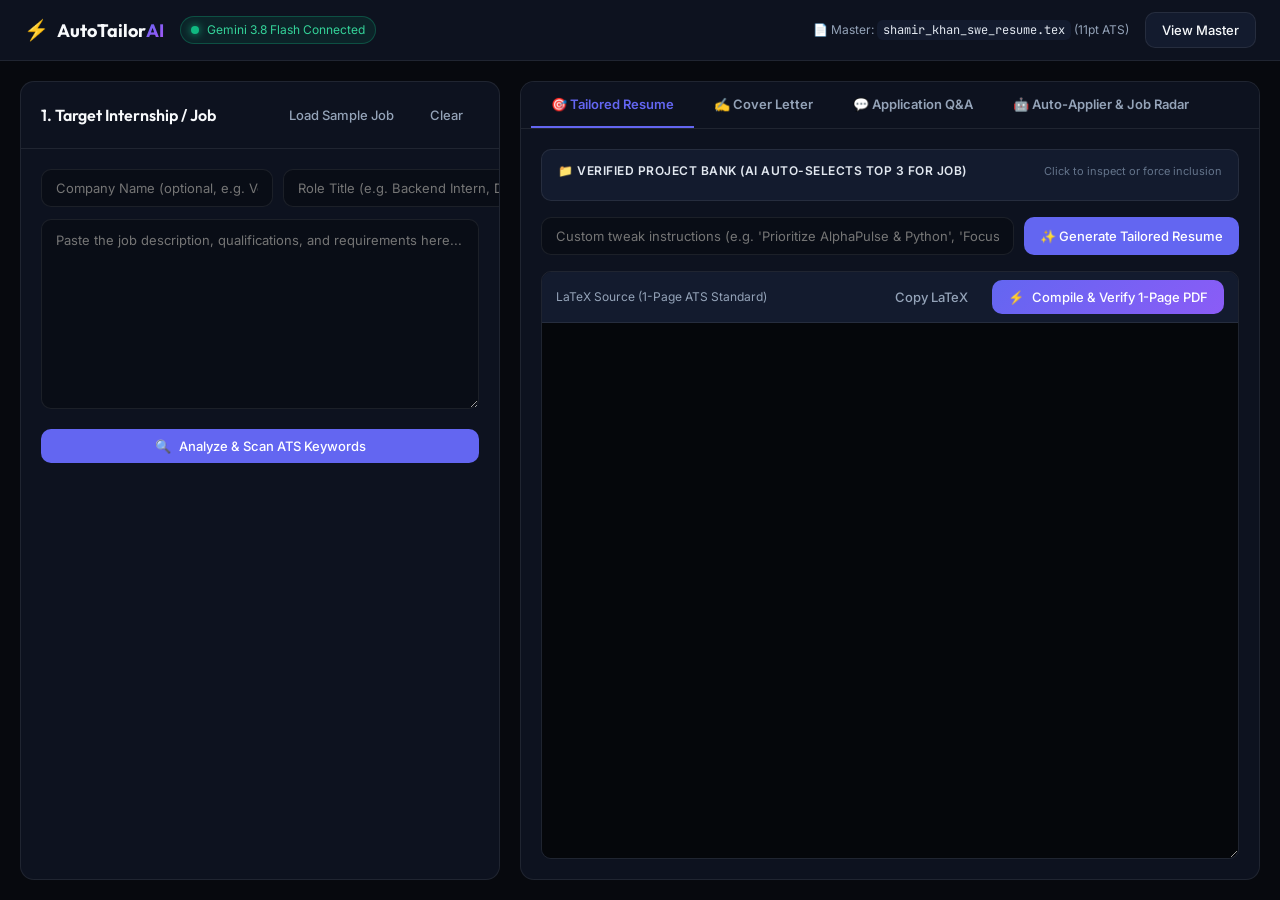
==== static/index.html @ 9cac76a5 "Initial commit: Autonomous Internship Radar & Auto-Applier AI Agent" ====
<!DOCTYPE html>
<html lang="en">
<head>
    <meta charset="UTF-8">
    <meta name="viewport" content="width=device-width, initial-scale=1.0">
    <title>AutoTailor AI | Enterprise Resume & Application Agent</title>
    <link rel="preconnect" href="https://fonts.googleapis.com">
    <link rel="preconnect" href="https://fonts.gstatic.com" crossorigin>
    <link href="https://fonts.googleapis.com/css2?family=Inter:wght@300;400;500;600;700&family=JetBrains+Mono:wght@400;500;600&family=Outfit:wght@500;600;700;800&display=swap" rel="stylesheet">
    <link rel="stylesheet" href="style.css">
</head>
<body>
    <!-- Top Navigation Bar -->
    <header class="app-header">
        <div class="header-left">
            <div class="logo-box">
                <span class="logo-icon">⚡</span>
                <span class="logo-title">AutoTailor<span class="gradient-text">AI</span></span>
            </div>
            <div class="badge-status">
                <span class="status-pulse"></span>
                <span class="status-text">Gemini 3.8 Flash Connected</span>
            </div>
        </div>
        <div class="header-right">
            <span class="master-badge">📄 Master: <code>shamir_khan_swe_resume.tex</code> (11pt ATS)</span>
            <button id="btn-view-master" class="btn-secondary">View Master</button>
        </div>
    </header>

    <!-- Main Dashboard Container -->
    <main class="dashboard-grid">
        <!-- Left Panel: Job Input & Analysis -->
        <section class="panel left-panel">
            <div class="panel-header">
                <h2>1. Target Internship / Job</h2>
                <div class="header-actions">
                    <button id="btn-sample-job" class="btn-ghost">Load Sample Job</button>
                    <button id="btn-clear-job" class="btn-ghost">Clear</button>
                </div>
            </div>

            <div class="job-input-group">
                <div class="meta-row">
                    <input type="text" id="company-name-input" placeholder="Company Name (optional, e.g. Vena, StackAdapt, IBM)" />
                    <input type="text" id="role-title-input" placeholder="Role Title (e.g. Backend Intern, DevOps Co-op)" />
                </div>
                <textarea id="job-description-input" placeholder="Paste the job description, qualifications, and requirements here..."></textarea>
            </div>

            <div class="action-bar">
                <button id="btn-analyze-job" class="btn-primary">
                    <span class="btn-icon">🔍</span> Analyze & Scan ATS Keywords
                </button>
            </div>

            <!-- Analysis Output Card -->
            <div id="analysis-results" class="analysis-box hidden">
                <div class="score-card">
                    <div class="score-circle">
                        <span id="match-score-num">--</span>
                        <span class="score-label">ATS MATCH</span>
                    </div>
                    <div class="score-meta">
                        <h3 id="detected-role">Analyzing...</h3>
                        <p id="detected-company-term">Company & Term</p>
                    </div>
                </div>

                <div class="keyword-section">
                    <h4>✅ Matched Keywords:</h4>
                    <div id="matched-keywords-list" class="tag-cloud"></div>
                </div>

                <div class="keyword-section">
                    <h4>⚠️ Missing / High-Priority Keywords:</h4>
                    <div id="missing-keywords-list" class="tag-cloud missing"></div>
                </div>

                <div class="insights-box">
                    <h4>💡 Recruiter Strategy & Top Priorities:</h4>
                    <ul id="top-priorities-list"></ul>
                    <p id="recruiter-insights-text" class="insights-quote"></p>
                </div>
            </div>
        </section>

        <!-- Right Panel: Tailor, LaTeX & Application Suite -->
        <section class="panel right-panel">
            <!-- Tabs -->
            <div class="tab-nav">
                <button class="tab-btn active" data-tab="tab-resume">🎯 Tailored Resume</button>
                <button class="tab-btn" data-tab="tab-cover-letter">✍️ Cover Letter</button>
                <button class="tab-btn" data-tab="tab-qa">💬 Application Q&A</button>
                <button class="tab-btn" data-tab="tab-auto-apply">🤖 Auto-Applier & Job Radar</button>
            </div>

            <!-- Tab 1: Resume Tailoring & Compilation -->
            <div id="tab-resume" class="tab-content active">
                <!-- Project Library Selection Bar -->
                <div class="project-bank-container">
                    <div class="project-bank-header">
                        <span class="bank-title">📁 Verified Project Bank (AI Auto-Selects Top 3 for Job)</span>
                        <span class="bank-sub">Click to inspect or force inclusion</span>
                    </div>
                    <div id="project-bank-pills" class="project-pills-row">
                        <!-- Loaded dynamically via /api/projects -->
                    </div>
                </div>

                <div class="tailor-controls">
                    <input type="text" id="custom-instructions" placeholder="Custom tweak instructions (e.g. 'Prioritize AlphaPulse & Python', 'Focus on Kafka & C++')" />
                    <button id="btn-tailor-resume" class="btn-primary">
                        <span>✨ Generate Tailored Resume</span>
                    </button>
                </div>

                <div id="tailoring-summary" class="summary-banner hidden">
                    <div class="summary-header">
                        <span class="badge-success">Projected ATS Match: <strong id="new-ats-score">--%</strong></span>
                        <div class="tailor-meta-badges">
                            <span id="selected-projects-badge" class="badge-accent">Selected Projects</span>
                            <span id="compile-status-badge" class="badge-neutral">Ready to Compile</span>
                        </div>
                    </div>
                    <ul id="changes-list"></ul>
                </div>

                <!-- Editor + Live PDF Split View -->
                <div class="workspace-split">
                    <div class="code-wrapper">
                        <div class="editor-header">
                            <span>LaTeX Source (1-Page ATS Standard)</span>
                            <div class="editor-actions">
                                <button id="btn-copy-tex" class="btn-ghost">Copy LaTeX</button>
                                <button id="btn-compile-pdf" class="btn-accent">
                                    <span class="btn-icon">⚡</span> Compile & Verify 1-Page PDF
                                </button>
                            </div>
                        </div>
                        <textarea id="latex-editor" spellcheck="false"></textarea>
                    </div>

                    <!-- PDF Preview Pane -->
                    <div id="pdf-preview-container" class="pdf-preview-box hidden">
                        <div class="pdf-header">
                            <div class="pdf-meta">
                                <span class="pdf-indicator-dot"></span>
                                <span id="pdf-preview-title">Live 1-Page PDF Preview</span>
                            </div>
                            <div class="pdf-header-actions">
                                <a id="btn-open-pdf-tab" href="#" target="_blank" class="btn-ghost">↗ Open Full Tab</a>
                                <button id="btn-close-pdf-preview" class="btn-ghost">✕</button>
                            </div>
                        </div>
                        <iframe id="pdf-preview-frame" src="about:blank" title="PDF Live Preview"></iframe>
                    </div>
                </div>

                <div id="compile-result-card" class="compile-card hidden">
                    <div class="compile-icon">📄</div>
                    <div class="compile-details">
                        <h4 id="compile-filename">Shamir_Khan_Tailored_Resume.pdf</h4>
                        <p id="compile-pages-info">Verified: Exactly 1 Page</p>
                    </div>
                    <div class="compile-actions">
                        <button id="btn-view-pdf-split" class="btn-secondary">👁️ View in Split Preview</button>
                        <a id="btn-download-pdf" href="#" class="btn-success" download>⬇️ Download PDF</a>
                    </div>
                </div>
            </div>

            <!-- Tab 2: Cover Letter Generator -->
            <div id="tab-cover-letter" class="tab-content">
                <div class="tab-header-row">
                    <div>
                        <h3>Authentic Cover Letter Generator</h3>
                        <p>Human, conversational, non-robotic cover letter reflecting your real systems and engineering achievements.</p>
                    </div>
                    <button id="btn-generate-cover-letter" class="btn-primary">Generate Cover Letter</button>
                </div>

                <div class="textarea-card">
                    <div class="card-toolbar">
                        <span>Copy-Paste Ready Text</span>
                        <button id="btn-copy-cover-letter" class="btn-ghost">📋 Copy Text</button>
                    </div>
                    <textarea id="cover-letter-output" placeholder="Click 'Generate Cover Letter' to write a tailored letter for this role..."></textarea>
                </div>
            </div>

            <!-- Tab 3: Application Q&A Solver -->
            <div id="tab-qa" class="tab-content">
                <div class="tab-header-row">
                    <div>
                        <h3>Application Form & Interview Answer Solver</h3>
                        <p>Generate high-conviction answers for specific application prompts (e.g. Workday, Greenhouse, Pinpoint).</p>
                    </div>
                </div>

                <div class="qa-input-box">
                    <label for="qa-question-input">Paste Any Application Question:</label>
                    <div class="input-btn-row">
                        <input type="text" id="qa-question-input" placeholder="e.g. 'Why is this the next challenge for you?', 'Why do you want to work at Coveo?'" />
                        <button id="btn-generate-qa" class="btn-primary">Generate Answer</button>
                    </div>
                </div>

                <div class="textarea-card">
                    <div class="card-toolbar">
                        <span>Tailored Responses (High-Impact + Punchy Variations)</span>
                        <button id="btn-copy-qa" class="btn-ghost">📋 Copy Answer</button>
                    </div>
                    <textarea id="qa-output" placeholder="Your tailored answer will appear here..."></textarea>
                </div>
            </div>

            <!-- Tab 4: Auto-Applier & Internship Radar -->
            <div id="tab-auto-apply" class="tab-content">
                <div class="tab-header-row">
                    <div>
                        <h3>🤖 Autonomous Internship Radar & Auto-Applier</h3>
                        <p>Scans Google, LinkedIn, and GitHub Early Career feeds for Canadian & Remote SWE internships, then launches the Playwright browser bot to autofill the application and attach your tailored resume.</p>
                    </div>
                </div>

                <!-- Radar Filters -->
                <div class="radar-search-bar">
                    <input type="text" id="radar-search-query" placeholder="Filter roles (e.g. 'Backend', 'Python', 'DevOps', 'Quant')..." />
                    <input type="text" id="radar-search-location" placeholder="Location (e.g. 'Canada', 'Remote', 'Toronto')..." value="Canada" />
                    <select id="radar-time-filter" class="time-filter-select">
                        <option value="20" selected>🔥 Posted &le; 20h ago (Fresh Only)</option>
                        <option value="24">⚡ Posted &le; 24h ago</option>
                        <option value="48">🕒 Posted &le; 48h ago</option>
                        <option value="0">🌐 All Available Positions</option>
                    </select>
                    <button id="btn-scan-jobs" class="btn-primary">
                        <span class="btn-icon">⚡</span> Scan Active Internships
                    </button>
                </div>

                <!-- Candidate Profile Snapshot Card -->
                <div class="profile-snapshot-card">
                    <div class="snapshot-header">
                        <span>👤 Verified Candidate Profile (Autofill Source)</span>
                        <span class="badge-success">Ready to Auto-Apply</span>
                    </div>
                    <div class="snapshot-grid">
                        <div><strong>Candidate:</strong> Shamir Khan</div>
                        <div><strong>Email:</strong> shamirk2121@gmail.com</div>
                        <div><strong>Phone:</strong> (647) 606-6063</div>
                        <div><strong>School:</strong> Wilfrid Laurier University (April 2028)</div>
                        <div><strong>Location:</strong> Kitchener / Waterloo, ON (Canada Work Authorized: Yes)</div>
                        <div><strong>Resume Attached:</strong> <code>Shamir_Khan_SWE_Latest.pdf</code></div>
                    </div>
                </div>

                <!-- Bot Status Console Banner -->
                <div id="bot-status-banner" class="bot-console hidden">
                    <div class="bot-console-header">
                        <span class="pulse-indicator"></span>
                        <span id="bot-console-title">Browser Bot Active...</span>
                    </div>
                    <p id="bot-console-msg">Launching Playwright browser engine...</p>
                </div>

                <!-- Live Jobs Table / Grid -->
                <div class="jobs-table-container">
                    <div class="table-header-title">
                        <span>🔥 Verified Live SWE Internships</span>
                        <span id="jobs-count-badge" class="badge-neutral">Loading jobs...</span>
                    </div>
                    <div id="jobs-cards-list" class="jobs-list">
                        <!-- Loaded dynamically via /api/jobs -->
                    </div>
                </div>
            </div>
        </section>
    </main>

    <!-- Master Resume Modal -->
    <div id="master-modal" class="modal-overlay hidden">
        <div class="modal-box">
            <div class="modal-header">
                <h3>Master Resume Source (`shamir_khan_swe_resume.tex`)</h3>
                <button id="btn-close-modal" class="btn-close">&times;</button>
            </div>
            <div class="modal-body">
                <textarea id="master-tex-viewer" readonly></textarea>
            </div>
            <div class="modal-footer">
                <button id="btn-reset-to-master" class="btn-secondary">Reset Editor to Master</button>
                <button id="btn-close-modal-2" class="btn-primary">Close</button>
            </div>
        </div>
    </div>

    <!-- Notification Toast -->
    <div id="toast" class="toast hidden"></div>

    <script src="app.js"></script>
</body>
</html>
---- static/style.css ----
:root {
    --bg-main: #07090e;
    --bg-panel: #0d121f;
    --bg-card: #131b2e;
    --bg-input: #090d16;
    --border-color: rgba(255, 255, 255, 0.08);
    --border-highlight: rgba(99, 102, 241, 0.3);
    
    --primary: #6366f1;
    --primary-hover: #4f46e5;
    --primary-glow: rgba(99, 102, 241, 0.25);
    
    --accent: #8b5cf6;
    --success: #10b981;
    --success-bg: rgba(16, 185, 129, 0.15);
    --warning: #f59e0b;
    --warning-bg: rgba(245, 158, 11, 0.15);
    --danger: #ef4444;
    --danger-bg: rgba(239, 68, 68, 0.15);
    
    --text-main: #f8fafc;
    --text-muted: #94a3b8;
    --text-dim: #64748b;
    
    --font-heading: 'Outfit', sans-serif;
    --font-body: 'Inter', -apple-system, BlinkMacSystemFont, sans-serif;
    --font-code: 'JetBrains Mono', monospace;
    
    --radius-sm: 6px;
    --radius-md: 10px;
    --radius-lg: 14px;
}

* {
    box-sizing: border-box;
    margin: 0;
    padding: 0;
}

body {
    background-color: var(--bg-main);
    color: var(--text-main);
    font-family: var(--font-body);
    font-size: 14px;
    line-height: 1.5;
    min-height: 100vh;
    display: flex;
    flex-direction: column;
}

/* Header */
.app-header {
    background-color: var(--bg-panel);
    border-bottom: 1px solid var(--border-color);
    padding: 12px 24px;
    display: flex;
    justify-content: space-between;
    align-items: center;
    position: sticky;
    top: 0;
    z-index: 100;
}

.header-left, .header-right {
    display: flex;
    align-items: center;
    gap: 16px;
}

.logo-box {
    display: flex;
    align-items: center;
    gap: 8px;
    font-family: var(--font-heading);
    font-size: 18px;
    font-weight: 700;
}

.logo-icon {
    font-size: 20px;
}

.gradient-text {
    background: linear-gradient(135deg, #6366f1 0%, #a855f7 100%);
    -webkit-background-clip: text;
    -webkit-text-fill-color: transparent;
}

.badge-status {
    display: flex;
    align-items: center;
    gap: 8px;
    background: rgba(16, 185, 129, 0.1);
    border: 1px solid rgba(16, 185, 129, 0.3);
    padding: 4px 10px;
    border-radius: 9999px;
    font-size: 12px;
    color: #34d399;
}

.status-pulse {
    width: 8px;
    height: 8px;
    background-color: #10b981;
    border-radius: 50%;
    box-shadow: 0 0 8px #10b981;
}

.master-badge {
    font-size: 12px;
    color: var(--text-muted);
}

.master-badge code {
    background: var(--bg-card);
    padding: 2px 6px;
    border-radius: var(--radius-sm);
    color: #e2e8f0;
    font-family: var(--font-code);
}

/* Dashboard Grid */
.dashboard-grid {
    display: grid;
    grid-template-columns: 480px 1fr;
    gap: 20px;
    padding: 20px;
    flex: 1;
    max-width: 1750px;
    margin: 0 auto;
    width: 100%;
}

@media (max-width: 1100px) {
    .dashboard-grid {
        grid-template-columns: 1fr;
    }
}

.panel {
    background-color: var(--bg-panel);
    border: 1px solid var(--border-color);
    border-radius: var(--radius-lg);
    display: flex;
    flex-direction: column;
    overflow: hidden;
}

.panel-header {
    padding: 16px 20px;
    border-bottom: 1px solid var(--border-color);
    display: flex;
    justify-content: space-between;
    align-items: center;
}

.panel-header h2 {
    font-family: var(--font-heading);
    font-size: 16px;
    font-weight: 600;
}

/* Form inputs & buttons */
.job-input-group {
    padding: 20px;
    display: flex;
    flex-direction: column;
    gap: 12px;
}

.meta-row {
    display: grid;
    grid-template-columns: 1fr 1fr;
    gap: 10px;
}

input[type="text"], textarea {
    background-color: var(--bg-input);
    border: 1px solid var(--border-color);
    border-radius: var(--radius-md);
    color: var(--text-main);
    padding: 10px 14px;
    font-family: var(--font-body);
    font-size: 13px;
    transition: all 0.2s ease;
}

input[type="text"]:focus, textarea:focus {
    outline: none;
    border-color: var(--primary);
    box-shadow: 0 0 0 3px var(--primary-glow);
}

#job-description-input {
    height: 190px;
    resize: vertical;
    line-height: 1.6;
}

.action-bar {
    padding: 0 20px 20px;
}

button {
    font-family: var(--font-body);
    font-weight: 500;
    font-size: 13px;
    padding: 9px 16px;
    border-radius: var(--radius-md);
    cursor: pointer;
    border: none;
    display: inline-flex;
    align-items: center;
    justify-content: center;
    gap: 8px;
    transition: all 0.15s ease;
}

.btn-primary {
    background-color: var(--primary);
    color: white;
    width: 100%;
}

.btn-primary:hover {
    background-color: var(--primary-hover);
    box-shadow: 0 4px 14px var(--primary-glow);
}

.btn-secondary {
    background-color: var(--bg-card);
    border: 1px solid var(--border-color);
    color: var(--text-main);
}

.btn-secondary:hover {
    border-color: rgba(255, 255, 255, 0.2);
    background-color: #1e293b;
}

.btn-ghost {
    background: transparent;
    color: var(--text-muted);
}

.btn-ghost:hover {
    color: var(--text-main);
    background: rgba(255, 255, 255, 0.05);
}

.btn-accent {
    background: linear-gradient(135deg, #6366f1 0%, #8b5cf6 100%);
    color: white;
}

.btn-accent:hover {
    filter: brightness(1.1);
    box-shadow: 0 4px 14px rgba(139, 92, 246, 0.3);
}

.btn-success {
    background-color: var(--success);
    color: #064e3b;
    font-weight: 600;
    text-decoration: none;
    padding: 10px 18px;
    border-radius: var(--radius-md);
    display: inline-flex;
    align-items: center;
    gap: 8px;
}

.btn-success:hover {
    background-color: #34d399;
}

/* Analysis Box */
.analysis-box {
    margin: 0 20px 20px;
    padding: 18px;
    background-color: var(--bg-card);
    border: 1px solid var(--border-color);
    border-radius: var(--radius-md);
    display: flex;
    flex-direction: column;
    gap: 16px;
}

.score-card {
    display: flex;
    align-items: center;
    gap: 18px;
}

.score-circle {
    width: 72px;
    height: 72px;
    border-radius: 50%;
    background: conic-gradient(var(--success) 0% 75%, rgba(255, 255, 255, 0.1) 75% 100%);
    display: flex;
    flex-direction: column;
    align-items: center;
    justify-content: center;
    position: relative;
    border: 3px solid rgba(255, 255, 255, 0.05);
}

.score-circle::after {
    content: '';
    position: absolute;
    width: 58px;
    height: 58px;
    background-color: var(--bg-card);
    border-radius: 50%;
    z-index: 1;
}

#match-score-num {
    position: relative;
    z-index: 2;
    font-family: var(--font-heading);
    font-size: 20px;
    font-weight: 800;
    color: var(--success);
}

.score-label {
    position: relative;
    z-index: 2;
    font-size: 8px;
    font-weight: 600;
    color: var(--text-dim);
}

.score-meta h3 {
    font-family: var(--font-heading);
    font-size: 16px;
    font-weight: 600;
    margin-bottom: 4px;
}

.score-meta p {
    color: var(--text-muted);
    font-size: 13px;
}

.keyword-section h4, .insights-box h4 {
    font-size: 12px;
    font-weight: 600;
    text-transform: uppercase;
    color: var(--text-muted);
    margin-bottom: 8px;
    letter-spacing: 0.5px;
}

.tag-cloud {
    display: flex;
    flex-wrap: wrap;
    gap: 6px;
}

.tag-cloud span {
    padding: 3px 8px;
    border-radius: var(--radius-sm);
    font-size: 12px;
    background: rgba(16, 185, 129, 0.15);
    color: #6ee7b7;
    border: 1px solid rgba(16, 185, 129, 0.3);
}

.tag-cloud.missing span {
    background: rgba(239, 68, 68, 0.15);
    color: #fca5a5;
    border: 1px solid rgba(239, 68, 68, 0.3);
}

.insights-box ul {
    list-style-type: none;
    margin-bottom: 8px;
}

.insights-box li {
    position: relative;
    padding-left: 16px;
    margin-bottom: 4px;
    font-size: 13px;
    color: #cbd5e1;
}

.insights-box li::before {
    content: "•";
    color: var(--primary);
    position: absolute;
    left: 0;
    font-weight: bold;
}

.insights-quote {
    font-size: 12px;
    color: var(--text-muted);
    font-style: italic;
    border-left: 2px solid var(--primary);
    padding-left: 10px;
    margin-top: 8px;
}

/* Tabs */
.tab-nav {
    display: flex;
    background-color: var(--bg-panel);
    border-bottom: 1px solid var(--border-color);
    padding: 0 10px;
}

.tab-btn {
    background: transparent;
    border: none;
    color: var(--text-muted);
    padding: 14px 20px;
    font-size: 13px;
    font-weight: 600;
    cursor: pointer;
    border-bottom: 2px solid transparent;
    border-radius: 0;
}

.tab-btn:hover {
    color: var(--text-main);
}

.tab-btn.active {
    color: var(--primary);
    border-bottom-color: var(--primary);
}

.tab-content {
    display: none;
    padding: 20px;
    flex: 1;
    flex-direction: column;
    gap: 16px;
}

.tab-content.active {
    display: flex;
}

/* Tab 1: Project Bank */
.project-bank-container {
    background-color: var(--bg-card);
    border: 1px solid var(--border-color);
    border-radius: var(--radius-md);
    padding: 12px 16px;
    display: flex;
    flex-direction: column;
    gap: 8px;
}

.project-bank-header {
    display: flex;
    justify-content: space-between;
    align-items: center;
}

.bank-title {
    font-size: 12px;
    font-weight: 600;
    color: #e2e8f0;
    text-transform: uppercase;
    letter-spacing: 0.5px;
}

.bank-sub {
    font-size: 11px;
    color: var(--text-dim);
}

.project-pills-row {
    display: flex;
    flex-wrap: wrap;
    gap: 8px;
}

.project-pill {
    background: var(--bg-input);
    border: 1px solid var(--border-color);
    border-radius: var(--radius-sm);
    padding: 6px 10px;
    font-size: 12px;
    cursor: pointer;
    display: flex;
    align-items: center;
    gap: 6px;
    transition: all 0.2s ease;
    user-select: none;
}

.project-pill:hover {
    border-color: rgba(99, 102, 241, 0.5);
    background: rgba(99, 102, 241, 0.08);
}

.project-pill.active {
    border-color: var(--primary);
    background: rgba(99, 102, 241, 0.15);
    color: #f8fafc;
    box-shadow: 0 0 10px rgba(99, 102, 241, 0.2);
}

.project-pill.recommended {
    border-color: #f59e0b;
    background: rgba(245, 158, 11, 0.12);
}

.project-pill-badge {
    font-size: 9px;
    font-weight: 700;
    text-transform: uppercase;
    background: rgba(255, 255, 255, 0.1);
    padding: 1px 5px;
    border-radius: 4px;
    color: var(--text-muted);
}

.project-pill.recommended .project-pill-badge {
    background: #f59e0b;
    color: #0f172a;
}

/* Tab 1: Tailor & LaTeX */
.tailor-controls {
    display: flex;
    gap: 10px;
}

.tailor-controls input {
    flex: 1;
}

.tailor-controls button {
    width: auto;
    white-space: nowrap;
}

.summary-banner {
    background: rgba(99, 102, 241, 0.1);
    border: 1px solid rgba(99, 102, 241, 0.3);
    border-radius: var(--radius-md);
    padding: 14px 18px;
}

.summary-header {
    display: flex;
    justify-content: space-between;
    align-items: center;
    margin-bottom: 8px;
}

.tailor-meta-badges {
    display: flex;
    align-items: center;
    gap: 8px;
}

.badge-accent {
    background: rgba(139, 92, 246, 0.2);
    border: 1px solid rgba(139, 92, 246, 0.4);
    color: #c4b5fd;
    padding: 2px 8px;
    border-radius: var(--radius-sm);
    font-size: 11px;
}

.badge-success {
    color: #34d399;
    font-size: 13px;
}

.badge-neutral {
    background: rgba(255, 255, 255, 0.08);
    padding: 2px 8px;
    border-radius: var(--radius-sm);
    font-size: 12px;
}

.summary-banner ul {
    list-style-type: none;
}

.summary-banner li {
    font-size: 12px;
    color: #cbd5e1;
    margin-bottom: 3px;
    padding-left: 14px;
    position: relative;
}

.summary-banner li::before {
    content: "✓";
    color: #34d399;
    position: absolute;
    left: 0;
}

/* Workspace Split: Editor & PDF Live Preview */
.workspace-split {
    display: flex;
    gap: 16px;
    flex: 1;
    min-height: 480px;
}

.code-wrapper {
    display: flex;
    flex-direction: column;
    flex: 1;
    border: 1px solid var(--border-color);
    border-radius: var(--radius-md);
    overflow: hidden;
    min-width: 320px;
}

.pdf-preview-box {
    display: flex;
    flex-direction: column;
    flex: 1;
    border: 1px solid rgba(16, 185, 129, 0.3);
    border-radius: var(--radius-md);
    background-color: var(--bg-card);
    overflow: hidden;
    min-width: 320px;
    box-shadow: 0 4px 20px rgba(0, 0, 0, 0.4);
    transition: all 0.3s ease;
}

.pdf-header {
    background-color: #0b101b;
    padding: 8px 14px;
    border-bottom: 1px solid var(--border-color);
    display: flex;
    justify-content: space-between;
    align-items: center;
}

.pdf-meta {
    display: flex;
    align-items: center;
    gap: 8px;
    font-size: 12px;
    color: #34d399;
    font-weight: 600;
}

.pdf-indicator-dot {
    width: 7px;
    height: 7px;
    background-color: #10b981;
    border-radius: 50%;
    box-shadow: 0 0 6px #10b981;
}

.pdf-header-actions {
    display: flex;
    gap: 6px;
}

#pdf-preview-frame {
    width: 100%;
    height: 100%;
    min-height: 440px;
    border: none;
    background: #1e293b;
}

.editor-header {
    background-color: var(--bg-card);
    padding: 8px 14px;
    border-bottom: 1px solid var(--border-color);
    display: flex;
    justify-content: space-between;
    align-items: center;
    font-size: 12px;
    color: var(--text-muted);
}

.editor-actions {
    display: flex;
    gap: 8px;
}

#latex-editor {
    width: 100%;
    min-height: 480px;
    flex: 1;
    font-family: var(--font-code);
    font-size: 12px;
    line-height: 1.6;
    background-color: #05070b;
    border: none;
    border-radius: 0;
    padding: 16px;
    color: #e2e8f0;
}

/* Compile Result Card */
.compile-card {
    background: linear-gradient(135deg, rgba(16, 185, 129, 0.15) 0%, rgba(99, 102, 241, 0.15) 100%);
    border: 1px solid rgba(16, 185, 129, 0.4);
    border-radius: var(--radius-md);
    padding: 16px 20px;
    display: flex;
    align-items: center;
    gap: 16px;
}

.compile-icon {
    font-size: 28px;
}

.compile-details {
    flex: 1;
}

.compile-details h4 {
    font-family: var(--font-heading);
    font-size: 15px;
    color: #f8fafc;
}

.compile-details p {
    font-size: 12px;
    color: #34d399;
}

/* Tab 2 & 3 textareas */
.textarea-card {
    display: flex;
    flex-direction: column;
    flex: 1;
    border: 1px solid var(--border-color);
    border-radius: var(--radius-md);
    overflow: hidden;
}

.card-toolbar {
    background-color: var(--bg-card);
    padding: 8px 16px;
    border-bottom: 1px solid var(--border-color);
    display: flex;
    justify-content: space-between;
    align-items: center;
    font-size: 12px;
    color: var(--text-muted);
}

#cover-letter-output, #qa-output {
    min-height: 400px;
    flex: 1;
    border: none;
    border-radius: 0;
    padding: 16px;
    font-size: 13px;
    line-height: 1.7;
    background-color: #05070b;
}

.qa-input-box {
    display: flex;
    flex-direction: column;
    gap: 8px;
}

.input-btn-row {
    display: flex;
    gap: 10px;
}

.input-btn-row input {
    flex: 1;
}

.input-btn-row button {
    width: auto;
    white-space: nowrap;
}

/* Modal */
.modal-overlay {
    position: fixed;
    top: 0;
    left: 0;
    right: 0;
    bottom: 0;
    background: rgba(0, 0, 0, 0.7);
    backdrop-filter: blur(4px);
    display: flex;
    align-items: center;
    justify-content: center;
    z-index: 999;
}

.modal-box {
    background-color: var(--bg-panel);
    border: 1px solid var(--border-color);
    border-radius: var(--radius-lg);
    width: 90%;
    max-width: 900px;
    max-height: 85vh;
    display: flex;
    flex-direction: column;
    box-shadow: 0 20px 40px rgba(0, 0, 0, 0.6);
}

.modal-header {
    padding: 16px 20px;
    border-bottom: 1px solid var(--border-color);
    display: flex;
    justify-content: space-between;
    align-items: center;
}

.btn-close {
    background: transparent;
    font-size: 20px;
    color: var(--text-muted);
    border: none;
    cursor: pointer;
}

.modal-body {
    padding: 20px;
    flex: 1;
    overflow-y: auto;
}

#master-tex-viewer {
    width: 100%;
    height: 480px;
    background-color: #05070b;
    font-family: var(--font-code);
    font-size: 12px;
}

.modal-footer {
    padding: 14px 20px;
    border-top: 1px solid var(--border-color);
    display: flex;
    justify-content: flex-end;
    gap: 12px;
}

/* Toast */
.toast {
    position: fixed;
    bottom: 24px;
    right: 24px;
    background: var(--bg-card);
    border: 1px solid var(--primary);
    box-shadow: 0 10px 25px rgba(0, 0, 0, 0.5);
    padding: 12px 20px;
    border-radius: var(--radius-md);
    font-size: 13px;
    z-index: 1000;
    animation: slideUp 0.3s ease;
}

@keyframes slideUp {
    from { transform: translateY(20px); opacity: 0; }
    to { transform: translateY(0); opacity: 1; }
}

.hidden {
    display: none !important;
}

/* Tab 4: Auto-Applier & Radar */
.radar-search-bar {
    display: grid;
    grid-template-columns: 1fr 180px 200px;
    gap: 10px;
}

.profile-snapshot-card {
    background: var(--bg-card);
    border: 1px solid var(--border-color);
    border-radius: var(--radius-md);
    padding: 14px 18px;
    display: flex;
    flex-direction: column;
    gap: 10px;
}

.snapshot-header {
    display: flex;
    justify-content: space-between;
    align-items: center;
    font-size: 12px;
    font-weight: 600;
    color: var(--text-muted);
    text-transform: uppercase;
    letter-spacing: 0.5px;
}

.snapshot-grid {
    display: grid;
    grid-template-columns: repeat(auto-fit, minmax(220px, 1fr));
    gap: 8px;
    font-size: 12px;
    color: #cbd5e1;
}

.snapshot-grid strong {
    color: var(--text-dim);
}

.snapshot-grid code {
    background: #090d16;
    padding: 2px 6px;
    border-radius: 4px;
    color: #34d399;
    font-family: var(--font-code);
}

.bot-console {
    background: rgba(16, 185, 129, 0.1);
    border: 1px solid rgba(16, 185, 129, 0.4);
    border-radius: var(--radius-md);
    padding: 12px 18px;
    display: flex;
    flex-direction: column;
    gap: 4px;
}

.bot-console-header {
    display: flex;
    align-items: center;
    gap: 8px;
    font-weight: 600;
    color: #34d399;
    font-size: 13px;
}

.pulse-indicator {
    width: 8px;
    height: 8px;
    border-radius: 50%;
    background-color: #10b981;
    box-shadow: 0 0 10px #10b981;
    animation: pulse 1.5s infinite;
}

@keyframes pulse {
    0%, 100% { opacity: 1; transform: scale(1); }
    50% { opacity: 0.4; transform: scale(0.85); }
}

.jobs-table-container {
    display: flex;
    flex-direction: column;
    gap: 12px;
}

.table-header-title {
    display: flex;
    justify-content: space-between;
    align-items: center;
    font-family: var(--font-heading);
    font-size: 14px;
    font-weight: 600;
}

.jobs-list {
    display: flex;
    flex-direction: column;
    gap: 10px;
    max-height: 480px;
    overflow-y: auto;
    padding-right: 4px;
}

.job-card {
    background: var(--bg-card);
    border: 1px solid var(--border-color);
    border-radius: var(--radius-md);
    padding: 14px 18px;
    display: flex;
    justify-content: space-between;
    align-items: center;
    gap: 16px;
    transition: all 0.2s ease;
}

.job-card:hover {
    border-color: rgba(99, 102, 241, 0.4);
    background-color: #151d33;
}

.job-info-col h4 {
    font-family: var(--font-heading);
    font-size: 15px;
    font-weight: 600;
    color: #f8fafc;
    margin-bottom: 4px;
}

.job-meta-row {
    display: flex;
    align-items: center;
    gap: 10px;
    font-size: 12px;
    color: var(--text-muted);
}

.job-tags-row {
    display: flex;
    gap: 6px;
    margin-top: 6px;
}

.job-tag {
    font-size: 10px;
    background: rgba(255, 255, 255, 0.06);
    padding: 2px 6px;
    border-radius: 4px;
    color: #94a3b8;
}

.job-action-col {
    display: flex;
    align-items: center;
    gap: 8px;
    white-space: nowrap;
}

.btn-autofill {
    background: linear-gradient(135deg, #059669 0%, #10b981 100%);
    color: #022c22;
    font-weight: 700;
    padding: 8px 14px;
}

.btn-autofill:hover {
    filter: brightness(1.15);
    box-shadow: 0 4px 14px rgba(16, 185, 129, 0.4);
}

/* Posting Time Badges & Filter */
.time-filter-select {
    background: #0b0f19;
    border: 1px solid rgba(245, 158, 11, 0.4);
    color: #fde68a;
    font-size: 13px;
    font-weight: 600;
    padding: 8px 12px;
    border-radius: var(--radius-sm);
    cursor: pointer;
    outline: none;
    transition: all 0.2s;
}

.time-filter-select:hover, .time-filter-select:focus {
    border-color: #f59e0b;
    box-shadow: 0 0 10px rgba(245, 158, 11, 0.25);
}

.badge-fresh {
    background: linear-gradient(135deg, rgba(239, 68, 68, 0.2) 0%, rgba(245, 158, 11, 0.2) 100%);
    border: 1px solid rgba(245, 158, 11, 0.5);
    color: #fbbf24;
    font-weight: 700;
    padding: 2px 8px;
    border-radius: 4px;
    font-size: 11px;
    display: inline-flex;
    align-items: center;
    gap: 4px;
    letter-spacing: 0.3px;
    animation: glow-pulse 2s infinite ease-in-out;
}

@keyframes glow-pulse {
    0%, 100% { box-shadow: 0 0 4px rgba(245, 158, 11, 0.3); }
    50% { box-shadow: 0 0 10px rgba(239, 68, 68, 0.6); }
}

.badge-time {
    background: rgba(148, 163, 184, 0.1);
    border: 1px solid rgba(148, 163, 184, 0.25);
    color: #cbd5e1;
    font-weight: 500;
    padding: 2px 7px;
    border-radius: 4px;
    font-size: 11px;
}
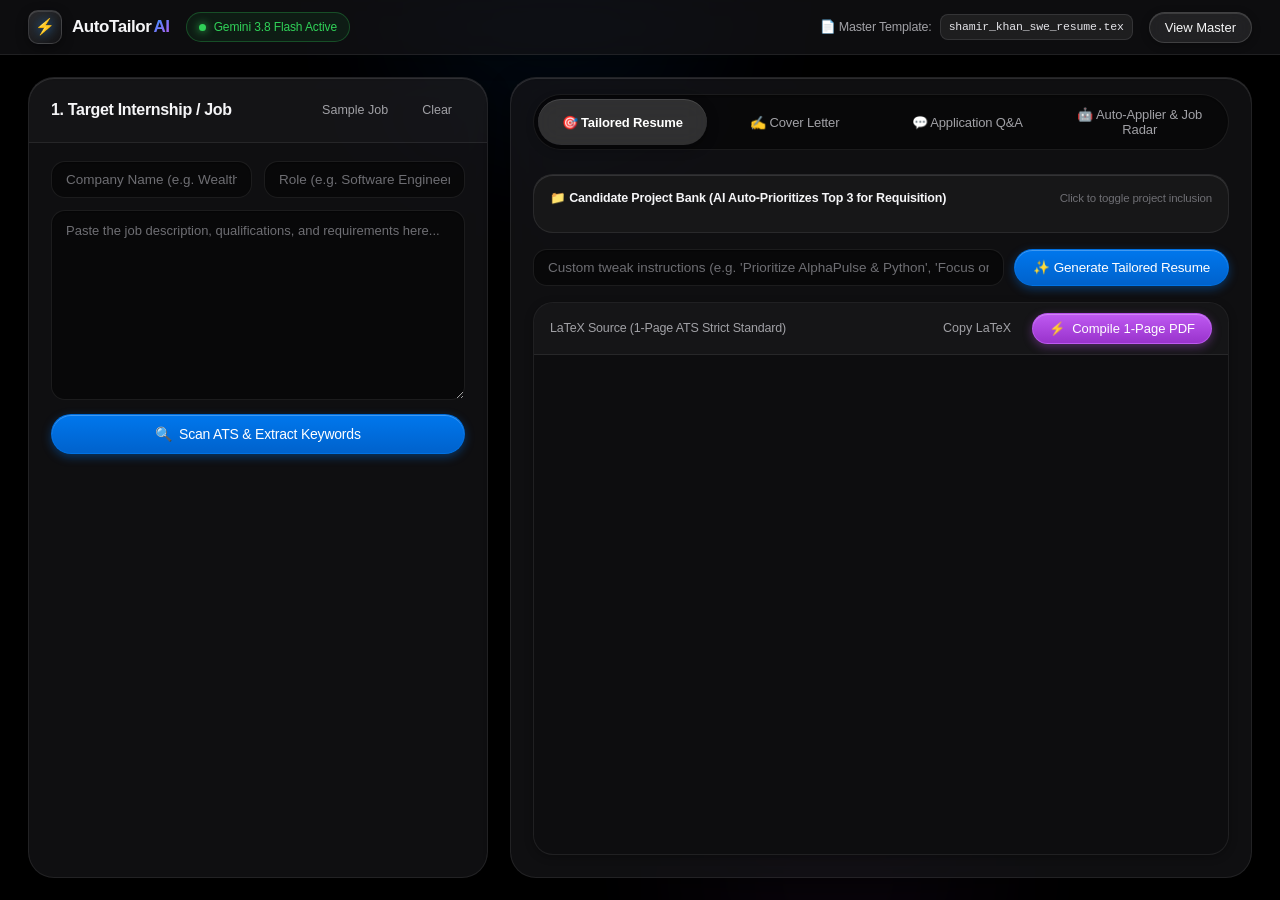
==== commit 9c0081d5: "Refactor UI to Apple Pro design system and direct internship URLs" ====
--- a/static/index.html
+++ b/static/index.html
@@ -3,27 +3,29 @@
 <head>
     <meta charset="UTF-8">
     <meta name="viewport" content="width=device-width, initial-scale=1.0">
-    <title>AutoTailor AI | Enterprise Resume & Application Agent</title>
+    <title>AutoTailor AI — Autonomous Internship Radar & Application Agent</title>
     <link rel="preconnect" href="https://fonts.googleapis.com">
     <link rel="preconnect" href="https://fonts.gstatic.com" crossorigin>
     <link href="https://fonts.googleapis.com/css2?family=Inter:wght@300;400;500;600;700&family=JetBrains+Mono:wght@400;500;600&family=Outfit:wght@500;600;700;800&display=swap" rel="stylesheet">
     <link rel="stylesheet" href="style.css">
 </head>
 <body>
-    <!-- Top Navigation Bar -->
+    <!-- Apple-Grade Glass Top Bar -->
     <header class="app-header">
         <div class="header-left">
             <div class="logo-box">
-                <span class="logo-icon">⚡</span>
+                <div class="logo-icon-wrap">
+                    <span class="logo-icon">⚡</span>
+                </div>
                 <span class="logo-title">AutoTailor<span class="gradient-text">AI</span></span>
             </div>
             <div class="badge-status">
                 <span class="status-pulse"></span>
-                <span class="status-text">Gemini 3.8 Flash Connected</span>
+                <span class="status-text">Gemini 3.8 Flash Active</span>
             </div>
         </div>
         <div class="header-right">
-            <span class="master-badge">📄 Master: <code>shamir_khan_swe_resume.tex</code> (11pt ATS)</span>
+            <span class="master-badge">📄 Master Template: <code>shamir_khan_swe_resume.tex</code></span>
             <button id="btn-view-master" class="btn-secondary">View Master</button>
         </div>
     </header>
@@ -35,22 +37,22 @@
             <div class="panel-header">
                 <h2>1. Target Internship / Job</h2>
                 <div class="header-actions">
-                    <button id="btn-sample-job" class="btn-ghost">Load Sample Job</button>
+                    <button id="btn-sample-job" class="btn-ghost">Sample Job</button>
                     <button id="btn-clear-job" class="btn-ghost">Clear</button>
                 </div>
             </div>
 
             <div class="job-input-group">
                 <div class="meta-row">
-                    <input type="text" id="company-name-input" placeholder="Company Name (optional, e.g. Vena, StackAdapt, IBM)" />
-                    <input type="text" id="role-title-input" placeholder="Role Title (e.g. Backend Intern, DevOps Co-op)" />
+                    <input type="text" id="company-name-input" placeholder="Company Name (e.g. Wealthsimple, Citadel)" />
+                    <input type="text" id="role-title-input" placeholder="Role (e.g. Software Engineer Intern)" />
                 </div>
                 <textarea id="job-description-input" placeholder="Paste the job description, qualifications, and requirements here..."></textarea>
             </div>
 
             <div class="action-bar">
                 <button id="btn-analyze-job" class="btn-primary">
-                    <span class="btn-icon">🔍</span> Analyze & Scan ATS Keywords
+                    <span class="btn-icon">🔍</span> Scan ATS & Extract Keywords
                 </button>
             </div>
 
@@ -68,17 +70,17 @@
                 </div>
 
                 <div class="keyword-section">
-                    <h4>✅ Matched Keywords:</h4>
+                    <h4>✅ Matched Candidate Keywords:</h4>
                     <div id="matched-keywords-list" class="tag-cloud"></div>
                 </div>
 
                 <div class="keyword-section">
-                    <h4>⚠️ Missing / High-Priority Keywords:</h4>
+                    <h4>⚠️ High-Priority Missing Keywords:</h4>
                     <div id="missing-keywords-list" class="tag-cloud missing"></div>
                 </div>
 
                 <div class="insights-box">
-                    <h4>💡 Recruiter Strategy & Top Priorities:</h4>
+                    <h4>💡 Recruiter Strategy & Tailoring Priorities:</h4>
                     <ul id="top-priorities-list"></ul>
                     <p id="recruiter-insights-text" class="insights-quote"></p>
                 </div>
@@ -87,7 +89,7 @@
 
         <!-- Right Panel: Tailor, LaTeX & Application Suite -->
         <section class="panel right-panel">
-            <!-- Tabs -->
+            <!-- Apple Segmented Control Tabs -->
             <div class="tab-nav">
                 <button class="tab-btn active" data-tab="tab-resume">🎯 Tailored Resume</button>
                 <button class="tab-btn" data-tab="tab-cover-letter">✍️ Cover Letter</button>
@@ -100,8 +102,8 @@
                 <!-- Project Library Selection Bar -->
                 <div class="project-bank-container">
                     <div class="project-bank-header">
-                        <span class="bank-title">📁 Verified Project Bank (AI Auto-Selects Top 3 for Job)</span>
-                        <span class="bank-sub">Click to inspect or force inclusion</span>
+                        <span class="bank-title">📁 Candidate Project Bank (AI Auto-Prioritizes Top 3 for Requisition)</span>
+                        <span class="bank-sub">Click to toggle project inclusion</span>
                     </div>
                     <div id="project-bank-pills" class="project-pills-row">
                         <!-- Loaded dynamically via /api/projects -->
@@ -130,11 +132,11 @@
                 <div class="workspace-split">
                     <div class="code-wrapper">
                         <div class="editor-header">
-                            <span>LaTeX Source (1-Page ATS Standard)</span>
+                            <span>LaTeX Source (1-Page ATS Strict Standard)</span>
                             <div class="editor-actions">
                                 <button id="btn-copy-tex" class="btn-ghost">Copy LaTeX</button>
                                 <button id="btn-compile-pdf" class="btn-accent">
-                                    <span class="btn-icon">⚡</span> Compile & Verify 1-Page PDF
+                                    <span class="btn-icon">⚡</span> Compile 1-Page PDF
                                 </button>
                             </div>
                         </div>
@@ -164,7 +166,7 @@
                         <p id="compile-pages-info">Verified: Exactly 1 Page</p>
                     </div>
                     <div class="compile-actions">
-                        <button id="btn-view-pdf-split" class="btn-secondary">👁️ View in Split Preview</button>
+                        <button id="btn-view-pdf-split" class="btn-secondary">👁️ Split Preview</button>
                         <a id="btn-download-pdf" href="#" class="btn-success" download>⬇️ Download PDF</a>
                     </div>
                 </div>
@@ -174,8 +176,8 @@
             <div id="tab-cover-letter" class="tab-content">
                 <div class="tab-header-row">
                     <div>
-                        <h3>Authentic Cover Letter Generator</h3>
-                        <p>Human, conversational, non-robotic cover letter reflecting your real systems and engineering achievements.</p>
+                        <h3>Authentic Cover Letter Studio</h3>
+                        <p>Human, conversational, non-robotic cover letter reflecting your verified projects, systems architecture, and engineering metrics.</p>
                     </div>
                     <button id="btn-generate-cover-letter" class="btn-primary">Generate Cover Letter</button>
                 </div>
@@ -185,7 +187,7 @@
                         <span>Copy-Paste Ready Text</span>
                         <button id="btn-copy-cover-letter" class="btn-ghost">📋 Copy Text</button>
                     </div>
-                    <textarea id="cover-letter-output" placeholder="Click 'Generate Cover Letter' to write a tailored letter for this role..."></textarea>
+                    <textarea id="cover-letter-output" placeholder="Click 'Generate Cover Letter' to write an authentic letter for this role..."></textarea>
                 </div>
             </div>
 
@@ -193,7 +195,7 @@
             <div id="tab-qa" class="tab-content">
                 <div class="tab-header-row">
                     <div>
-                        <h3>Application Form & Interview Answer Solver</h3>
+                        <h3>Application Form & Interview Question Solver</h3>
                         <p>Generate high-conviction answers for specific application prompts (e.g. Workday, Greenhouse, Pinpoint).</p>
                     </div>
                 </div>
@@ -201,7 +203,7 @@
                 <div class="qa-input-box">
                     <label for="qa-question-input">Paste Any Application Question:</label>
                     <div class="input-btn-row">
-                        <input type="text" id="qa-question-input" placeholder="e.g. 'Why is this the next challenge for you?', 'Why do you want to work at Coveo?'" />
+                        <input type="text" id="qa-question-input" placeholder="e.g. 'Why do you want to work at Coveo?', 'Describe a challenging technical project'" />
                         <button id="btn-generate-qa" class="btn-primary">Generate Answer</button>
                     </div>
                 </div>
@@ -220,7 +222,7 @@
                 <div class="tab-header-row">
                     <div>
                         <h3>🤖 Autonomous Internship Radar & Auto-Applier</h3>
-                        <p>Scans Google, LinkedIn, and GitHub Early Career feeds for Canadian & Remote SWE internships, then launches the Playwright browser bot to autofill the application and attach your tailored resume.</p>
+                        <p>Scrapes verified live tech internships with direct application URLs. Click any role or 'Direct Apply' to go straight to the company portal, or trigger the Playwright bot to autofill fields and attach your tailored resume.</p>
                     </div>
                 </div>
 
@@ -235,7 +237,7 @@
                         <option value="0">🌐 All Available Positions</option>
                     </select>
                     <button id="btn-scan-jobs" class="btn-primary">
-                        <span class="btn-icon">⚡</span> Scan Active Internships
+                        <span class="btn-icon">⚡</span> Scan Internships
                     </button>
                 </div>
 
@@ -250,7 +252,7 @@
                         <div><strong>Email:</strong> shamirk2121@gmail.com</div>
                         <div><strong>Phone:</strong> (647) 606-6063</div>
                         <div><strong>School:</strong> Wilfrid Laurier University (April 2028)</div>
-                        <div><strong>Location:</strong> Kitchener / Waterloo, ON (Canada Work Authorized: Yes)</div>
+                        <div><strong>Location:</strong> Kitchener / Waterloo, ON (Canada Authorized: Yes)</div>
                         <div><strong>Resume Attached:</strong> <code>Shamir_Khan_SWE_Latest.pdf</code></div>
                     </div>
                 </div>
@@ -268,7 +270,7 @@
                 <div class="jobs-table-container">
                     <div class="table-header-title">
                         <span>🔥 Verified Live SWE Internships</span>
-                        <span id="jobs-count-badge" class="badge-neutral">Loading jobs...</span>
+                        <span id="jobs-count-badge" class="badge-neutral">Scanning live feeds...</span>
                     </div>
                     <div id="jobs-cards-list" class="jobs-list">
                         <!-- Loaded dynamically via /api/jobs -->
@@ -295,7 +297,7 @@
         </div>
     </div>
 
-    <!-- Notification Toast -->
+    <!-- Apple Dynamic Island Style Notification Toast -->
     <div id="toast" class="toast hidden"></div>
 
     <script src="app.js"></script>
--- a/static/style.css
+++ b/static/style.css
@@ -1,1094 +1,1522 @@
+/* ==========================================================================
+   AutoTailor AI — Apple Pro Design System (macOS Sequoia & iOS 18 Aesthetic)
+   ========================================================================== */
+
 :root {
-    --bg-main: #07090e;
-    --bg-panel: #0d121f;
-    --bg-card: #131b2e;
-    --bg-input: #090d16;
-    --border-color: rgba(255, 255, 255, 0.08);
-    --border-highlight: rgba(99, 102, 241, 0.3);
+    /* Apple Obsidian & Titanium Dark Palette */
+    --apple-bg: #000000;
+    --apple-bg-subtle: #09090b;
+    --apple-surface: rgba(22, 22, 24, 0.72);
+    --apple-surface-hover: rgba(32, 32, 36, 0.82);
+    --apple-surface-card: rgba(28, 28, 30, 0.65);
+    --apple-surface-elevated: rgba(38, 38, 42, 0.85);
     
-    --primary: #6366f1;
-    --primary-hover: #4f46e5;
-    --primary-glow: rgba(99, 102, 241, 0.25);
+    /* Apple Hairline Glass Borders & Inset Highlights */
+    --apple-border: rgba(255, 255, 255, 0.08);
+    --apple-border-light: rgba(255, 255, 255, 0.14);
+    --apple-border-glow: rgba(41, 151, 255, 0.4);
+    --apple-inner-highlight: inset 0 1px 0 0 rgba(255, 255, 255, 0.12);
+    --apple-shadow-sm: 0 2px 8px rgba(0, 0, 0, 0.3);
+    --apple-shadow-md: 0 8px 24px rgba(0, 0, 0, 0.45);
+    --apple-shadow-lg: 0 20px 48px rgba(0, 0, 0, 0.65);
     
-    --accent: #8b5cf6;
-    --success: #10b981;
-    --success-bg: rgba(16, 185, 129, 0.15);
-    --warning: #f59e0b;
-    --warning-bg: rgba(245, 158, 11, 0.15);
-    --danger: #ef4444;
-    --danger-bg: rgba(239, 68, 68, 0.15);
+    /* Apple Dynamic Accent Colors */
+    --apple-blue: #0071e3;
+    --apple-blue-hover: #0077ed;
+    --apple-blue-glow: rgba(0, 113, 227, 0.35);
+    --apple-blue-subtle: rgba(0, 113, 227, 0.14);
     
-    --text-main: #f8fafc;
-    --text-muted: #94a3b8;
-    --text-dim: #64748b;
+    --apple-green: #30d158;
+    --apple-green-bg: rgba(48, 209, 88, 0.12);
+    --apple-green-border: rgba(48, 209, 88, 0.28);
     
-    --font-heading: 'Outfit', sans-serif;
-    --font-body: 'Inter', -apple-system, BlinkMacSystemFont, sans-serif;
-    --font-code: 'JetBrains Mono', monospace;
+    --apple-orange: #ff9f0a;
+    --apple-orange-bg: rgba(255, 159, 10, 0.14);
+    --apple-orange-border: rgba(255, 159, 10, 0.32);
     
-    --radius-sm: 6px;
-    --radius-md: 10px;
-    --radius-lg: 14px;
-}
-
-* {
+    --apple-red: #ff453a;
+    --apple-red-bg: rgba(255, 69, 58, 0.14);
+    --apple-red-border: rgba(255, 69, 58, 0.3);
+
+    --apple-purple: #bf5af2;
+    --apple-purple-bg: rgba(191, 90, 242, 0.12);
+
+    /* Apple Text Hierarchy */
+    --text-primary: #f5f5f7;
+    --text-secondary: #a1a1a6;
+    --text-tertiary: #6e6e73;
+    --text-quaternary: #48484a;
+
+    /* Apple Typography */
+    --font-system: -apple-system, BlinkMacSystemFont, "SF Pro Display", "SF Pro Text", "Helvetica Neue", Helvetica, Arial, sans-serif;
+    --font-mono: ui-monospace, "SF Mono", "Menlo", Monaco, Consolas, "Liberation Mono", "Courier New", monospace;
+    
+    /* Radius & Spacing */
+    --radius-pill: 9999px;
+    --radius-sm: 8px;
+    --radius-md: 14px;
+    --radius-lg: 20px;
+    --radius-xl: 26px;
+
+    /* Apple Fluid Transition Curves */
+    --apple-ease: cubic-bezier(0.16, 1, 0.3, 1);
+    --apple-ease-bounce: cubic-bezier(0.34, 1.56, 0.64, 1);
+}
+
+/* ==========================================================================
+   Base & Reset
+   ========================================================================== */
+
+*, *::before, *::after {
     box-sizing: border-box;
     margin: 0;
     padding: 0;
+    -webkit-font-smoothing: antialiased;
+    -moz-osx-font-smoothing: grayscale;
 }
 
 body {
-    background-color: var(--bg-main);
-    color: var(--text-main);
-    font-family: var(--font-body);
+    background-color: var(--apple-bg);
+    color: var(--text-primary);
+    font-family: var(--font-system);
     font-size: 14px;
     line-height: 1.5;
+    letter-spacing: -0.012em;
     min-height: 100vh;
     display: flex;
     flex-direction: column;
-}
-
-/* Header */
+    overflow-x: hidden;
+    position: relative;
+}
+
+/* Ambient Diffused Glows (Apple Keynote Style) */
+body::before {
+    content: '';
+    position: fixed;
+    top: -200px;
+    left: 20%;
+    width: 600px;
+    height: 400px;
+    background: radial-gradient(circle, rgba(0, 113, 227, 0.12) 0%, transparent 70%);
+    pointer-events: none;
+    z-index: 0;
+    filter: blur(80px);
+}
+
+body::after {
+    content: '';
+    position: fixed;
+    bottom: -150px;
+    right: 15%;
+    width: 500px;
+    height: 350px;
+    background: radial-gradient(circle, rgba(191, 90, 242, 0.08) 0%, transparent 70%);
+    pointer-events: none;
+    z-index: 0;
+    filter: blur(80px);
+}
+
+/* ==========================================================================
+   Header (Apple macOS Menu & Dynamic Bar)
+   ========================================================================== */
+
 .app-header {
-    background-color: var(--bg-panel);
-    border-bottom: 1px solid var(--border-color);
-    padding: 12px 24px;
+    background: rgba(18, 18, 20, 0.75);
+    backdrop-filter: blur(30px) saturate(190%);
+    -webkit-backdrop-filter: blur(30px) saturate(190%);
+    border-bottom: 1px solid var(--apple-border);
+    padding: 10px 28px;
     display: flex;
     justify-content: space-between;
     align-items: center;
     position: sticky;
     top: 0;
-    z-index: 100;
+    z-index: 1000;
+    box-shadow: 0 4px 20px rgba(0, 0, 0, 0.35);
 }
 
 .header-left, .header-right {
     display: flex;
     align-items: center;
     gap: 16px;
+    position: relative;
+    z-index: 2;
 }
 
 .logo-box {
     display: flex;
     align-items: center;
-    gap: 8px;
-    font-family: var(--font-heading);
-    font-size: 18px;
-    font-weight: 700;
+    gap: 10px;
+    text-decoration: none;
+    cursor: default;
+}
+
+.logo-icon-wrap {
+    width: 34px;
+    height: 34px;
+    border-radius: 10px;
+    background: linear-gradient(135deg, rgba(255, 255, 255, 0.12) 0%, rgba(255, 255, 255, 0.03) 100%);
+    border: 1px solid var(--apple-border-light);
+    display: flex;
+    align-items: center;
+    justify-content: center;
+    box-shadow: var(--apple-inner-highlight), 0 4px 12px rgba(0, 0, 0, 0.4);
 }
 
 .logo-icon {
-    font-size: 20px;
+    font-size: 16px;
+    filter: drop-shadow(0 0 6px rgba(41, 151, 255, 0.8));
+}
+
+.logo-title {
+    font-size: 17px;
+    font-weight: 600;
+    letter-spacing: -0.025em;
+    color: var(--text-primary);
 }
 
 .gradient-text {
-    background: linear-gradient(135deg, #6366f1 0%, #a855f7 100%);
+    background: linear-gradient(135deg, #2997ff 0%, #bf5af2 100%);
     -webkit-background-clip: text;
     -webkit-text-fill-color: transparent;
+    font-weight: 700;
+    margin-left: 2px;
 }
 
 .badge-status {
-    display: flex;
+    display: inline-flex;
     align-items: center;
     gap: 8px;
-    background: rgba(16, 185, 129, 0.1);
-    border: 1px solid rgba(16, 185, 129, 0.3);
-    padding: 4px 10px;
-    border-radius: 9999px;
+    background: rgba(48, 209, 88, 0.08);
+    border: 1px solid var(--apple-green-border);
+    padding: 5px 12px;
+    border-radius: var(--radius-pill);
     font-size: 12px;
-    color: #34d399;
+    font-weight: 500;
+    color: var(--apple-green);
+    letter-spacing: -0.01em;
 }
 
 .status-pulse {
-    width: 8px;
-    height: 8px;
-    background-color: #10b981;
+    width: 7px;
+    height: 7px;
+    background-color: var(--apple-green);
     border-radius: 50%;
-    box-shadow: 0 0 8px #10b981;
+    box-shadow: 0 0 8px var(--apple-green);
+    animation: applePulse 2.4s infinite ease-in-out;
+}
+
+@keyframes applePulse {
+    0%, 100% { opacity: 1; transform: scale(1); }
+    50% { opacity: 0.4; transform: scale(0.85); }
 }
 
 .master-badge {
+    font-size: 12.5px;
+    color: var(--text-secondary);
+    display: flex;
+    align-items: center;
+    gap: 8px;
+}
+
+.master-badge code {
+    background: rgba(255, 255, 255, 0.07);
+    border: 1px solid rgba(255, 255, 255, 0.1);
+    padding: 3px 8px;
+    border-radius: var(--radius-sm);
+    color: #e5e5ea;
+    font-family: var(--font-mono);
+    font-size: 11.5px;
+}
+
+/* ==========================================================================
+   Apple Button System
+   ========================================================================== */
+
+button, a.btn-link {
+    font-family: var(--font-system);
+    cursor: pointer;
+    border: none;
+    outline: none;
+    transition: all 0.22s var(--apple-ease);
+    display: inline-flex;
+    align-items: center;
+    justify-content: center;
+    gap: 7px;
+    text-decoration: none;
+    user-select: none;
+}
+
+button:active, a.btn-link:active {
+    transform: scale(0.97);
+}
+
+/* Apple Cupertino Blue Primary */
+.btn-primary {
+    background: linear-gradient(180deg, #0077ed 0%, #0062cc 100%);
+    color: #ffffff;
+    font-weight: 500;
+    font-size: 13.5px;
+    letter-spacing: -0.015em;
+    padding: 8px 18px;
+    border-radius: var(--radius-pill);
+    box-shadow: inset 0 1px 0 rgba(255, 255, 255, 0.25), 0 3px 10px rgba(0, 113, 227, 0.4);
+    border: 1px solid rgba(0, 113, 227, 0.8);
+}
+
+.btn-primary:hover {
+    background: linear-gradient(180deg, #1a88ff 0%, #006ee6 100%);
+    box-shadow: inset 0 1px 0 rgba(255, 255, 255, 0.35), 0 6px 16px rgba(0, 113, 227, 0.55);
+    transform: translateY(-1px);
+}
+
+.btn-primary:disabled {
+    opacity: 0.55;
+    pointer-events: none;
+    filter: grayscale(0.4);
+}
+
+/* Apple Frosted Glass Secondary */
+.btn-secondary {
+    background: rgba(255, 255, 255, 0.08);
+    backdrop-filter: blur(12px);
+    -webkit-backdrop-filter: blur(12px);
+    color: var(--text-primary);
+    font-weight: 500;
+    font-size: 13px;
+    padding: 7px 15px;
+    border-radius: var(--radius-pill);
+    border: 1px solid var(--apple-border-light);
+    box-shadow: var(--apple-inner-highlight), var(--apple-shadow-sm);
+}
+
+.btn-secondary:hover {
+    background: rgba(255, 255, 255, 0.14);
+    border-color: rgba(255, 255, 255, 0.22);
+    transform: translateY(-1px);
+}
+
+/* Apple Ghost Button */
+.btn-ghost {
+    background: transparent;
+    color: var(--text-secondary);
+    font-weight: 400;
+    font-size: 12.5px;
+    padding: 6px 12px;
+    border-radius: var(--radius-pill);
+    border: 1px solid transparent;
+}
+
+.btn-ghost:hover {
+    color: var(--text-primary);
+    background: rgba(255, 255, 255, 0.06);
+    border-color: var(--apple-border);
+}
+
+/* Apple Accent Pill */
+.btn-accent {
+    background: linear-gradient(180deg, #bf5af2 0%, #9933cc 100%);
+    color: #ffffff;
+    font-weight: 500;
+    font-size: 13px;
+    padding: 7px 16px;
+    border-radius: var(--radius-pill);
+    border: 1px solid rgba(191, 90, 242, 0.8);
+    box-shadow: inset 0 1px 0 rgba(255, 255, 255, 0.25), 0 3px 10px rgba(191, 90, 242, 0.35);
+}
+
+.btn-accent:hover {
+    background: linear-gradient(180deg, #c76ff4 0%, #aa3de0 100%);
+    box-shadow: 0 5px 14px rgba(191, 90, 242, 0.5);
+    transform: translateY(-1px);
+}
+
+/* Apple Emerald Pill (Verified / Download) */
+.btn-success {
+    background: linear-gradient(180deg, #30d158 0%, #24a143 100%);
+    color: #ffffff;
+    font-weight: 500;
+    font-size: 13px;
+    padding: 7px 16px;
+    border-radius: var(--radius-pill);
+    border: 1px solid rgba(48, 209, 88, 0.8);
+    box-shadow: inset 0 1px 0 rgba(255, 255, 255, 0.25), 0 3px 10px rgba(48, 209, 88, 0.35);
+}
+
+.btn-success:hover {
+    background: linear-gradient(180deg, #3be265 0%, #27b34b 100%);
+    box-shadow: 0 5px 14px rgba(48, 209, 88, 0.5);
+    transform: translateY(-1px);
+}
+
+/* ==========================================================================
+   Dashboard Grid & Glass Panels
+   ========================================================================== */
+
+.dashboard-grid {
+    display: grid;
+    grid-template-columns: 460px 1fr;
+    gap: 22px;
+    padding: 22px 28px;
+    flex: 1;
+    max-width: 1780px;
+    margin: 0 auto;
+    width: 100%;
+    position: relative;
+    z-index: 1;
+}
+
+@media (max-width: 1140px) {
+    .dashboard-grid {
+        grid-template-columns: 1fr;
+        padding: 16px;
+    }
+}
+
+.panel {
+    background: var(--apple-surface);
+    backdrop-filter: blur(28px) saturate(180%);
+    -webkit-backdrop-filter: blur(28px) saturate(180%);
+    border: 1px solid var(--apple-border);
+    border-radius: var(--radius-xl);
+    display: flex;
+    flex-direction: column;
+    overflow: hidden;
+    box-shadow: var(--apple-inner-highlight), var(--apple-shadow-md);
+    transition: border-color 0.25s var(--apple-ease);
+}
+
+.panel:hover {
+    border-color: rgba(255, 255, 255, 0.12);
+}
+
+.panel-header {
+    padding: 18px 22px;
+    border-bottom: 1px solid var(--apple-border);
+    display: flex;
+    justify-content: space-between;
+    align-items: center;
+    background: rgba(255, 255, 255, 0.02);
+}
+
+.panel-header h2 {
+    font-size: 16px;
+    font-weight: 600;
+    letter-spacing: -0.02em;
+    color: var(--text-primary);
+}
+
+.header-actions {
+    display: flex;
+    gap: 8px;
+}
+
+/* ==========================================================================
+   Left Panel: Job Input & Analysis
+   ========================================================================== */
+
+.job-input-group {
+    padding: 18px 22px 14px;
+    display: flex;
+    flex-direction: column;
+    gap: 12px;
+}
+
+.meta-row {
+    display: grid;
+    grid-template-columns: 1fr 1fr;
+    gap: 12px;
+}
+
+input[type="text"], textarea, select {
+    background: rgba(0, 0, 0, 0.42);
+    border: 1px solid var(--apple-border);
+    border-radius: var(--radius-md);
+    color: var(--text-primary);
+    font-family: var(--font-system);
+    font-size: 13.5px;
+    padding: 10px 14px;
+    outline: none;
+    transition: all 0.2s var(--apple-ease);
+    box-shadow: inset 0 1px 3px rgba(0, 0, 0, 0.5);
+}
+
+input[type="text"]::placeholder, textarea::placeholder {
+    color: var(--text-tertiary);
+}
+
+input[type="text"]:focus, textarea:focus, select:focus {
+    border-color: var(--apple-blue);
+    background: rgba(0, 0, 0, 0.6);
+    box-shadow: 0 0 0 3px rgba(0, 113, 227, 0.25), inset 0 1px 3px rgba(0, 0, 0, 0.5);
+}
+
+textarea#job-description-input {
+    height: 190px;
+    resize: vertical;
+    line-height: 1.55;
+    font-size: 13px;
+}
+
+.action-bar {
+    padding: 0 22px 18px;
+    display: flex;
+}
+
+.action-bar .btn-primary {
+    width: 100%;
+    padding: 11px;
+    font-size: 14px;
+    justify-content: center;
+}
+
+/* Analysis Results Card */
+.analysis-box {
+    margin: 0 22px 20px;
+    background: var(--apple-surface-card);
+    border: 1px solid var(--apple-border-light);
+    border-radius: var(--radius-lg);
+    padding: 18px;
+    display: flex;
+    flex-direction: column;
+    gap: 16px;
+    box-shadow: var(--apple-inner-highlight), var(--apple-shadow-sm);
+    animation: appleSlideUp 0.3s var(--apple-ease);
+}
+
+@keyframes appleSlideUp {
+    from { opacity: 0; transform: translateY(8px); }
+    to { opacity: 1; transform: translateY(0); }
+}
+
+.score-card {
+    display: flex;
+    align-items: center;
+    gap: 16px;
+    padding-bottom: 14px;
+    border-bottom: 1px solid var(--apple-border);
+}
+
+.score-circle {
+    width: 68px;
+    height: 68px;
+    border-radius: 50%;
+    background: radial-gradient(circle, rgba(48, 209, 88, 0.2) 0%, rgba(48, 209, 88, 0.04) 75%);
+    border: 2px solid var(--apple-green);
+    display: flex;
+    flex-direction: column;
+    align-items: center;
+    justify-content: center;
+    box-shadow: 0 0 16px rgba(48, 209, 88, 0.3), inset 0 0 8px rgba(48, 209, 88, 0.15);
+    flex-shrink: 0;
+}
+
+.score-circle span#match-score-num {
+    font-size: 22px;
+    font-weight: 700;
+    color: var(--apple-green);
+    line-height: 1;
+    letter-spacing: -0.03em;
+}
+
+.score-circle .score-label {
+    font-size: 8.5px;
+    font-weight: 600;
+    color: var(--text-secondary);
+    letter-spacing: 0.05em;
+    margin-top: 2px;
+}
+
+.score-meta h3 {
+    font-size: 15px;
+    font-weight: 600;
+    color: var(--text-primary);
+    letter-spacing: -0.015em;
+    margin-bottom: 3px;
+}
+
+.score-meta p {
+    font-size: 12.5px;
+    color: var(--text-secondary);
+}
+
+.keyword-section h4 {
+    font-size: 12.5px;
+    font-weight: 600;
+    color: var(--text-secondary);
+    margin-bottom: 8px;
+    letter-spacing: -0.01em;
+}
+
+.tag-cloud {
+    display: flex;
+    flex-wrap: wrap;
+    gap: 6px;
+}
+
+.tag-cloud span {
+    background: var(--apple-green-bg);
+    border: 1px solid var(--apple-green-border);
+    color: var(--apple-green);
+    padding: 3px 9px;
+    border-radius: var(--radius-pill);
+    font-size: 11.5px;
+    font-weight: 500;
+    letter-spacing: -0.01em;
+}
+
+.tag-cloud.missing span {
+    background: var(--apple-orange-bg);
+    border-color: var(--apple-orange-border);
+    color: var(--apple-orange);
+}
+
+.insights-box {
+    background: rgba(0, 0, 0, 0.3);
+    border: 1px solid var(--apple-border);
+    border-radius: var(--radius-md);
+    padding: 12px 14px;
+}
+
+.insights-box h4 {
+    font-size: 12.5px;
+    font-weight: 600;
+    color: #e5e5ea;
+    margin-bottom: 8px;
+}
+
+.insights-box ul {
+    list-style: none;
+    margin-bottom: 10px;
+    display: flex;
+    flex-direction: column;
+    gap: 4px;
+}
+
+.insights-box ul li {
+    font-size: 12.5px;
+    color: var(--text-secondary);
+    position: relative;
+    padding-left: 14px;
+    line-height: 1.45;
+}
+
+.insights-box ul li::before {
+    content: '•';
+    position: absolute;
+    left: 4px;
+    color: var(--apple-blue);
+}
+
+.insights-quote {
     font-size: 12px;
-    color: var(--text-muted);
-}
-
-.master-badge code {
-    background: var(--bg-card);
+    font-style: italic;
+    color: var(--text-tertiary);
+    border-top: 1px solid var(--apple-border);
+    padding-top: 8px;
+    line-height: 1.4;
+}
+
+/* ==========================================================================
+   Apple Segmented Control Pill Navigation
+   ========================================================================== */
+
+.tab-nav {
+    display: flex;
+    background: rgba(0, 0, 0, 0.45);
+    border-radius: var(--radius-pill);
+    padding: 4px;
+    margin: 16px 22px 10px;
+    border: 1px solid var(--apple-border);
+    gap: 4px;
+    box-shadow: inset 0 1px 3px rgba(0, 0, 0, 0.4);
+}
+
+.tab-btn {
+    flex: 1;
+    background: transparent;
+    color: var(--text-secondary);
+    font-size: 13px;
+    font-weight: 500;
+    padding: 8px 14px;
+    border-radius: var(--radius-pill);
+    border: none;
+    transition: all 0.24s var(--apple-ease);
+    display: inline-flex;
+    align-items: center;
+    justify-content: center;
+    gap: 6px;
+    letter-spacing: -0.01em;
+}
+
+.tab-btn:hover {
+    color: var(--text-primary);
+    background: rgba(255, 255, 255, 0.05);
+}
+
+.tab-btn.active {
+    background: rgba(255, 255, 255, 0.16);
+    backdrop-filter: blur(12px);
+    -webkit-backdrop-filter: blur(12px);
+    color: #ffffff;
+    box-shadow: var(--apple-inner-highlight), 0 3px 12px rgba(0, 0, 0, 0.35);
+    font-weight: 600;
+}
+
+.tab-content {
+    display: none;
+    padding: 14px 22px 22px;
+    flex-direction: column;
+    gap: 16px;
+    flex: 1;
+}
+
+.tab-content.active {
+    display: flex;
+    animation: appleFadeIn 0.25s var(--apple-ease);
+}
+
+@keyframes appleFadeIn {
+    from { opacity: 0; transform: translateY(4px); }
+    to { opacity: 1; transform: translateY(0); }
+}
+
+/* ==========================================================================
+   Tab 1: Resume Tailoring & Project Bank
+   ========================================================================== */
+
+.project-bank-container {
+    background: var(--apple-surface-card);
+    border: 1px solid var(--apple-border);
+    border-radius: var(--radius-lg);
+    padding: 14px 16px;
+    display: flex;
+    flex-direction: column;
+    gap: 10px;
+    box-shadow: var(--apple-inner-highlight);
+}
+
+.project-bank-header {
+    display: flex;
+    justify-content: space-between;
+    align-items: center;
+}
+
+.bank-title {
+    font-size: 12.5px;
+    font-weight: 600;
+    color: var(--text-primary);
+}
+
+.bank-sub {
+    font-size: 11.5px;
+    color: var(--text-tertiary);
+}
+
+.project-pills-row {
+    display: flex;
+    flex-wrap: wrap;
+    gap: 8px;
+}
+
+.project-pill {
+    background: rgba(255, 255, 255, 0.05);
+    border: 1px solid var(--apple-border);
+    border-radius: var(--radius-pill);
+    padding: 6px 14px;
+    display: inline-flex;
+    align-items: center;
+    gap: 8px;
+    font-size: 12px;
+    cursor: pointer;
+    transition: all 0.22s var(--apple-ease);
+    user-select: none;
+}
+
+.project-pill:hover {
+    background: rgba(255, 255, 255, 0.09);
+    border-color: rgba(255, 255, 255, 0.16);
+    transform: translateY(-1px);
+}
+
+.project-pill.active {
+    background: rgba(0, 113, 227, 0.18);
+    border-color: rgba(0, 113, 227, 0.7);
+    color: #ffffff;
+    box-shadow: 0 0 12px rgba(0, 113, 227, 0.25);
+}
+
+.project-pill.recommended {
+    border-color: rgba(255, 159, 10, 0.6);
+}
+
+.project-pill-badge {
+    background: rgba(255, 255, 255, 0.1);
+    font-size: 10.5px;
+    padding: 1px 7px;
+    border-radius: var(--radius-pill);
+    color: var(--text-secondary);
+}
+
+.project-pill.active .project-pill-badge {
+    background: rgba(0, 113, 227, 0.4);
+    color: #e5f1ff;
+}
+
+.tailor-controls {
+    display: flex;
+    gap: 10px;
+}
+
+.tailor-controls input {
+    flex: 1;
+}
+
+.summary-banner {
+    background: rgba(48, 209, 88, 0.07);
+    border: 1px solid var(--apple-green-border);
+    border-radius: var(--radius-md);
+    padding: 12px 16px;
+    display: flex;
+    flex-direction: column;
+    gap: 8px;
+}
+
+.summary-header {
+    display: flex;
+    justify-content: space-between;
+    align-items: center;
+}
+
+.badge-success {
+    background: var(--apple-green-bg);
+    border: 1px solid var(--apple-green-border);
+    color: var(--apple-green);
+    font-size: 12px;
+    font-weight: 600;
+    padding: 3px 10px;
+    border-radius: var(--radius-pill);
+}
+
+.badge-accent {
+    background: var(--apple-purple-bg);
+    border: 1px solid rgba(191, 90, 242, 0.3);
+    color: var(--apple-purple);
+    font-size: 11.5px;
+    padding: 3px 10px;
+    border-radius: var(--radius-pill);
+}
+
+.badge-neutral {
+    background: rgba(255, 255, 255, 0.08);
+    border: 1px solid var(--apple-border);
+    color: var(--text-secondary);
+    font-size: 11.5px;
+    padding: 3px 10px;
+    border-radius: var(--radius-pill);
+}
+
+.summary-banner ul {
+    list-style: none;
+    display: flex;
+    flex-direction: column;
+    gap: 4px;
+}
+
+.summary-banner ul li {
+    font-size: 12.5px;
+    color: #e2e8f0;
+    line-height: 1.45;
+}
+
+/* Workspace Split & Code Editor */
+.workspace-split {
+    display: flex;
+    gap: 16px;
+    min-height: 380px;
+    flex: 1;
+}
+
+.code-wrapper {
+    flex: 1;
+    display: flex;
+    flex-direction: column;
+    background: #0d0d0f;
+    border: 1px solid var(--apple-border);
+    border-radius: var(--radius-lg);
+    overflow: hidden;
+    box-shadow: var(--apple-shadow-sm);
+}
+
+.editor-header {
+    padding: 10px 16px;
+    background: rgba(255, 255, 255, 0.03);
+    border-bottom: 1px solid var(--apple-border);
+    display: flex;
+    justify-content: space-between;
+    align-items: center;
+    font-size: 12.5px;
+    color: var(--text-secondary);
+}
+
+.editor-actions {
+    display: flex;
+    gap: 8px;
+}
+
+textarea#latex-editor {
+    flex: 1;
+    min-height: 320px;
+    background: transparent;
+    border: none;
+    border-radius: 0;
+    padding: 16px;
+    font-family: var(--font-mono);
+    font-size: 12.5px;
+    line-height: 1.6;
+    color: #f1f5f9;
+    box-shadow: none;
+    white-space: pre;
+    tab-size: 2;
+}
+
+/* PDF Preview Pane */
+.pdf-preview-box {
+    flex: 1;
+    display: flex;
+    flex-direction: column;
+    background: #0d0d0f;
+    border: 1px solid var(--apple-border);
+    border-radius: var(--radius-lg);
+    overflow: hidden;
+    box-shadow: var(--apple-shadow-md);
+}
+
+.pdf-header {
+    padding: 10px 16px;
+    background: rgba(255, 255, 255, 0.04);
+    border-bottom: 1px solid var(--apple-border);
+    display: flex;
+    justify-content: space-between;
+    align-items: center;
+}
+
+.pdf-meta {
+    display: flex;
+    align-items: center;
+    gap: 8px;
+    font-size: 12.5px;
+    font-weight: 500;
+}
+
+.pdf-indicator-dot {
+    width: 7px;
+    height: 7px;
+    background: var(--apple-green);
+    border-radius: 50%;
+    box-shadow: 0 0 6px var(--apple-green);
+}
+
+.pdf-header-actions {
+    display: flex;
+    gap: 6px;
+}
+
+iframe#pdf-preview-frame {
+    flex: 1;
+    width: 100%;
+    min-height: 320px;
+    border: none;
+    background: #ffffff;
+}
+
+/* Compile Result Card */
+.compile-card {
+    background: var(--apple-surface-card);
+    border: 1px solid var(--apple-border-light);
+    border-radius: var(--radius-lg);
+    padding: 14px 18px;
+    display: flex;
+    align-items: center;
+    gap: 16px;
+    box-shadow: var(--apple-inner-highlight), var(--apple-shadow-sm);
+}
+
+.compile-icon {
+    font-size: 28px;
+}
+
+.compile-details {
+    flex: 1;
+}
+
+.compile-details h4 {
+    font-size: 14px;
+    font-weight: 600;
+    color: var(--text-primary);
+}
+
+.compile-details p {
+    font-size: 12px;
+    color: var(--apple-green);
+}
+
+.compile-actions {
+    display: flex;
+    gap: 10px;
+}
+
+/* ==========================================================================
+   Tabs 2 & 3: Cover Letter & Q&A
+   ========================================================================== */
+
+.tab-header-row {
+    display: flex;
+    justify-content: space-between;
+    align-items: flex-start;
+    gap: 16px;
+    margin-bottom: 4px;
+}
+
+.tab-header-row h3 {
+    font-size: 16px;
+    font-weight: 600;
+    letter-spacing: -0.02em;
+    color: var(--text-primary);
+}
+
+.tab-header-row p {
+    font-size: 13px;
+    color: var(--text-secondary);
+    margin-top: 3px;
+    max-width: 650px;
+}
+
+.textarea-card {
+    display: flex;
+    flex-direction: column;
+    background: var(--apple-surface-card);
+    border: 1px solid var(--apple-border);
+    border-radius: var(--radius-lg);
+    overflow: hidden;
+    box-shadow: var(--apple-inner-highlight), var(--apple-shadow-sm);
+}
+
+.card-toolbar {
+    padding: 10px 16px;
+    background: rgba(255, 255, 255, 0.03);
+    border-bottom: 1px solid var(--apple-border);
+    display: flex;
+    justify-content: space-between;
+    align-items: center;
+    font-size: 12.5px;
+    color: var(--text-secondary);
+}
+
+textarea#cover-letter-output, textarea#qa-output {
+    min-height: 380px;
+    border: none;
+    border-radius: 0;
+    padding: 18px;
+    line-height: 1.6;
+    font-size: 13.5px;
+    background: transparent;
+    box-shadow: none;
+}
+
+.qa-input-box {
+    display: flex;
+    flex-direction: column;
+    gap: 8px;
+    background: var(--apple-surface-card);
+    border: 1px solid var(--apple-border);
+    border-radius: var(--radius-lg);
+    padding: 16px;
+}
+
+.qa-input-box label {
+    font-size: 13px;
+    font-weight: 500;
+    color: var(--text-secondary);
+}
+
+.input-btn-row {
+    display: flex;
+    gap: 10px;
+}
+
+.input-btn-row input {
+    flex: 1;
+}
+
+/* ==========================================================================
+   Tab 4: Autonomous Internship Radar & Job Cards
+   ========================================================================== */
+
+.radar-search-bar {
+    display: grid;
+    grid-template-columns: 1.5fr 1fr 1.3fr auto;
+    gap: 10px;
+    background: var(--apple-surface-card);
+    border: 1px solid var(--apple-border);
+    border-radius: var(--radius-lg);
+    padding: 12px 14px;
+    box-shadow: var(--apple-inner-highlight);
+}
+
+@media (max-width: 900px) {
+    .radar-search-bar {
+        grid-template-columns: 1fr;
+    }
+}
+
+.time-filter-select {
+    cursor: pointer;
+    font-weight: 500;
+}
+
+.profile-snapshot-card {
+    background: linear-gradient(135deg, rgba(255, 255, 255, 0.04) 0%, rgba(255, 255, 255, 0.01) 100%);
+    border: 1px solid var(--apple-border-light);
+    border-radius: var(--radius-lg);
+    padding: 14px 18px;
+    display: flex;
+    flex-direction: column;
+    gap: 10px;
+    box-shadow: var(--apple-inner-highlight);
+}
+
+.snapshot-header {
+    display: flex;
+    justify-content: space-between;
+    align-items: center;
+    font-size: 13px;
+    font-weight: 600;
+}
+
+.snapshot-grid {
+    display: grid;
+    grid-template-columns: repeat(3, 1fr);
+    gap: 8px 16px;
+    font-size: 12.5px;
+    color: var(--text-secondary);
+}
+
+@media (max-width: 900px) {
+    .snapshot-grid {
+        grid-template-columns: 1fr;
+    }
+}
+
+.snapshot-grid strong {
+    color: var(--text-primary);
+    font-weight: 500;
+}
+
+.snapshot-grid code {
+    background: rgba(255, 255, 255, 0.08);
     padding: 2px 6px;
     border-radius: var(--radius-sm);
     color: #e2e8f0;
-    font-family: var(--font-code);
-}
-
-/* Dashboard Grid */
-.dashboard-grid {
+    font-family: var(--font-mono);
+    font-size: 11.5px;
+}
+
+/* Bot Console Banner */
+.bot-console {
+    background: rgba(0, 113, 227, 0.09);
+    border: 1px solid var(--apple-border-glow);
+    border-radius: var(--radius-lg);
+    padding: 14px 18px;
+    display: flex;
+    flex-direction: column;
+    gap: 6px;
+    box-shadow: 0 4px 20px rgba(0, 113, 227, 0.25);
+    animation: appleSlideUp 0.25s var(--apple-ease);
+}
+
+.bot-console-header {
+    display: flex;
+    align-items: center;
+    gap: 10px;
+    font-size: 13.5px;
+    font-weight: 600;
+    color: var(--text-primary);
+}
+
+.pulse-indicator {
+    width: 8px;
+    height: 8px;
+    border-radius: 50%;
+    background: var(--apple-blue);
+    box-shadow: 0 0 10px var(--apple-blue);
+    animation: applePulse 1.8s infinite ease-in-out;
+}
+
+p#bot-console-msg {
+    font-size: 12.5px;
+    color: #93c5fd;
+    font-family: var(--font-mono);
+}
+
+/* Jobs Table Container & Card List */
+.jobs-table-container {
+    display: flex;
+    flex-direction: column;
+    gap: 12px;
+}
+
+.table-header-title {
+    display: flex;
+    justify-content: space-between;
+    align-items: center;
+    font-size: 14.5px;
+    font-weight: 600;
+    letter-spacing: -0.015em;
+    padding: 2px 4px;
+}
+
+.jobs-list {
+    display: flex;
+    flex-direction: column;
+    gap: 12px;
+}
+
+/* ==========================================================================
+   Apple-Grade Job Card (The Star of the UI)
+   ========================================================================== */
+
+.job-card {
+    background: var(--apple-surface-card);
+    backdrop-filter: blur(24px) saturate(180%);
+    -webkit-backdrop-filter: blur(24px) saturate(180%);
+    border: 1px solid var(--apple-border);
+    border-radius: var(--radius-lg);
+    padding: 18px 22px;
     display: grid;
-    grid-template-columns: 480px 1fr;
+    grid-template-columns: 1fr auto;
+    align-items: center;
     gap: 20px;
-    padding: 20px;
-    flex: 1;
-    max-width: 1750px;
-    margin: 0 auto;
-    width: 100%;
-}
-
-@media (max-width: 1100px) {
-    .dashboard-grid {
+    box-shadow: var(--apple-inner-highlight), var(--apple-shadow-sm);
+    transition: all 0.24s var(--apple-ease);
+    position: relative;
+    overflow: hidden;
+}
+
+.job-card:hover {
+    background: var(--apple-surface-hover);
+    border-color: rgba(255, 255, 255, 0.16);
+    transform: translateY(-2px);
+    box-shadow: var(--apple-inner-highlight), 0 10px 30px rgba(0, 0, 0, 0.5);
+}
+
+.job-card::before {
+    content: '';
+    position: absolute;
+    top: 0;
+    left: 0;
+    width: 3px;
+    height: 100%;
+    background: transparent;
+    transition: background-color 0.2s var(--apple-ease);
+}
+
+.job-card:hover::before {
+    background: var(--apple-blue);
+}
+
+.job-info-col {
+    display: flex;
+    flex-direction: column;
+    gap: 8px;
+}
+
+.job-card-title-row {
+    display: flex;
+    align-items: center;
+    gap: 10px;
+    flex-wrap: wrap;
+}
+
+.job-title-link {
+    font-size: 16px;
+    font-weight: 600;
+    color: var(--text-primary);
+    text-decoration: none;
+    letter-spacing: -0.02em;
+    display: inline-flex;
+    align-items: center;
+    gap: 6px;
+    transition: color 0.18s var(--apple-ease);
+}
+
+.job-title-link:hover {
+    color: var(--apple-blue);
+}
+
+.job-title-role {
+    font-weight: 400;
+    color: #e2e8f0;
+}
+
+.job-meta-row {
+    display: flex;
+    flex-wrap: wrap;
+    align-items: center;
+    gap: 10px;
+    font-size: 12px;
+    color: var(--text-secondary);
+}
+
+.badge-fresh {
+    background: var(--apple-orange-bg);
+    border: 1px solid var(--apple-orange-border);
+    color: var(--apple-orange);
+    padding: 3px 9px;
+    border-radius: var(--radius-pill);
+    font-size: 11.5px;
+    font-weight: 600;
+    display: inline-flex;
+    align-items: center;
+    gap: 4px;
+}
+
+.badge-time {
+    background: rgba(255, 255, 255, 0.06);
+    border: 1px solid var(--apple-border);
+    color: var(--text-secondary);
+    padding: 3px 9px;
+    border-radius: var(--radius-pill);
+    font-size: 11.5px;
+    font-weight: 500;
+    display: inline-flex;
+    align-items: center;
+    gap: 4px;
+}
+
+.job-tags-row {
+    display: flex;
+    flex-wrap: wrap;
+    gap: 6px;
+    margin-top: 2px;
+}
+
+.job-tag {
+    background: rgba(255, 255, 255, 0.05);
+    border: 1px solid rgba(255, 255, 255, 0.08);
+    color: #cbd5e1;
+    font-size: 11px;
+    font-weight: 500;
+    padding: 2px 8px;
+    border-radius: var(--radius-sm);
+}
+
+/* Action Column in Job Card */
+.job-action-col {
+    display: flex;
+    align-items: center;
+    gap: 8px;
+    flex-wrap: wrap;
+    justify-content: flex-end;
+}
+
+@media (max-width: 900px) {
+    .job-card {
         grid-template-columns: 1fr;
     }
-}
-
-.panel {
-    background-color: var(--bg-panel);
-    border: 1px solid var(--border-color);
-    border-radius: var(--radius-lg);
-    display: flex;
-    flex-direction: column;
-    overflow: hidden;
-}
-
-.panel-header {
-    padding: 16px 20px;
-    border-bottom: 1px solid var(--border-color);
-    display: flex;
-    justify-content: space-between;
-    align-items: center;
-}
-
-.panel-header h2 {
-    font-family: var(--font-heading);
-    font-size: 16px;
-    font-weight: 600;
-}
-
-/* Form inputs & buttons */
-.job-input-group {
-    padding: 20px;
-    display: flex;
-    flex-direction: column;
-    gap: 12px;
-}
-
-.meta-row {
-    display: grid;
-    grid-template-columns: 1fr 1fr;
-    gap: 10px;
-}
-
-input[type="text"], textarea {
-    background-color: var(--bg-input);
-    border: 1px solid var(--border-color);
-    border-radius: var(--radius-md);
-    color: var(--text-main);
-    padding: 10px 14px;
-    font-family: var(--font-body);
-    font-size: 13px;
-    transition: all 0.2s ease;
-}
-
-input[type="text"]:focus, textarea:focus {
-    outline: none;
-    border-color: var(--primary);
-    box-shadow: 0 0 0 3px var(--primary-glow);
-}
-
-#job-description-input {
-    height: 190px;
-    resize: vertical;
-    line-height: 1.6;
-}
-
-.action-bar {
-    padding: 0 20px 20px;
-}
-
-button {
-    font-family: var(--font-body);
+    .job-action-col {
+        justify-content: flex-start;
+        margin-top: 6px;
+    }
+}
+
+/* Apple Direct Portal Link Button */
+.btn-direct-link {
+    background: rgba(0, 113, 227, 0.14);
+    border: 1px solid rgba(0, 113, 227, 0.45);
+    color: #38bdf8;
+    font-size: 12.5px;
+    font-weight: 600;
+    padding: 7px 15px;
+    border-radius: var(--radius-pill);
+    box-shadow: 0 2px 8px rgba(0, 113, 227, 0.15);
+    transition: all 0.22s var(--apple-ease);
+}
+
+.btn-direct-link:hover {
+    background: var(--apple-blue);
+    color: #ffffff;
+    border-color: var(--apple-blue);
+    box-shadow: 0 4px 14px rgba(0, 113, 227, 0.45);
+    transform: translateY(-1px);
+}
+
+.btn-autofill {
+    background: linear-gradient(180deg, rgba(255, 255, 255, 0.1) 0%, rgba(255, 255, 255, 0.04) 100%);
+    border: 1px solid var(--apple-border-light);
+    color: var(--text-primary);
+    font-size: 12.5px;
     font-weight: 500;
-    font-size: 13px;
-    padding: 9px 16px;
-    border-radius: var(--radius-md);
-    cursor: pointer;
-    border: none;
-    display: inline-flex;
-    align-items: center;
-    justify-content: center;
-    gap: 8px;
-    transition: all 0.15s ease;
-}
-
-.btn-primary {
-    background-color: var(--primary);
-    color: white;
-    width: 100%;
-}
-
-.btn-primary:hover {
-    background-color: var(--primary-hover);
-    box-shadow: 0 4px 14px var(--primary-glow);
-}
-
-.btn-secondary {
-    background-color: var(--bg-card);
-    border: 1px solid var(--border-color);
-    color: var(--text-main);
-}
-
-.btn-secondary:hover {
-    border-color: rgba(255, 255, 255, 0.2);
-    background-color: #1e293b;
-}
-
-.btn-ghost {
-    background: transparent;
-    color: var(--text-muted);
-}
-
-.btn-ghost:hover {
-    color: var(--text-main);
-    background: rgba(255, 255, 255, 0.05);
-}
-
-.btn-accent {
-    background: linear-gradient(135deg, #6366f1 0%, #8b5cf6 100%);
-    color: white;
-}
-
-.btn-accent:hover {
-    filter: brightness(1.1);
-    box-shadow: 0 4px 14px rgba(139, 92, 246, 0.3);
-}
-
-.btn-success {
-    background-color: var(--success);
-    color: #064e3b;
-    font-weight: 600;
-    text-decoration: none;
-    padding: 10px 18px;
-    border-radius: var(--radius-md);
-    display: inline-flex;
-    align-items: center;
-    gap: 8px;
-}
-
-.btn-success:hover {
-    background-color: #34d399;
-}
-
-/* Analysis Box */
-.analysis-box {
-    margin: 0 20px 20px;
-    padding: 18px;
-    background-color: var(--bg-card);
-    border: 1px solid var(--border-color);
-    border-radius: var(--radius-md);
-    display: flex;
-    flex-direction: column;
-    gap: 16px;
-}
-
-.score-card {
-    display: flex;
-    align-items: center;
-    gap: 18px;
-}
-
-.score-circle {
-    width: 72px;
-    height: 72px;
-    border-radius: 50%;
-    background: conic-gradient(var(--success) 0% 75%, rgba(255, 255, 255, 0.1) 75% 100%);
-    display: flex;
-    flex-direction: column;
-    align-items: center;
-    justify-content: center;
-    position: relative;
-    border: 3px solid rgba(255, 255, 255, 0.05);
-}
-
-.score-circle::after {
-    content: '';
-    position: absolute;
-    width: 58px;
-    height: 58px;
-    background-color: var(--bg-card);
-    border-radius: 50%;
-    z-index: 1;
-}
-
-#match-score-num {
-    position: relative;
-    z-index: 2;
-    font-family: var(--font-heading);
-    font-size: 20px;
-    font-weight: 800;
-    color: var(--success);
-}
-
-.score-label {
-    position: relative;
-    z-index: 2;
-    font-size: 8px;
-    font-weight: 600;
-    color: var(--text-dim);
-}
-
-.score-meta h3 {
-    font-family: var(--font-heading);
-    font-size: 16px;
-    font-weight: 600;
-    margin-bottom: 4px;
-}
-
-.score-meta p {
-    color: var(--text-muted);
-    font-size: 13px;
-}
-
-.keyword-section h4, .insights-box h4 {
-    font-size: 12px;
-    font-weight: 600;
-    text-transform: uppercase;
-    color: var(--text-muted);
-    margin-bottom: 8px;
-    letter-spacing: 0.5px;
-}
-
-.tag-cloud {
-    display: flex;
-    flex-wrap: wrap;
-    gap: 6px;
-}
-
-.tag-cloud span {
-    padding: 3px 8px;
-    border-radius: var(--radius-sm);
-    font-size: 12px;
-    background: rgba(16, 185, 129, 0.15);
-    color: #6ee7b7;
-    border: 1px solid rgba(16, 185, 129, 0.3);
-}
-
-.tag-cloud.missing span {
-    background: rgba(239, 68, 68, 0.15);
-    color: #fca5a5;
-    border: 1px solid rgba(239, 68, 68, 0.3);
-}
-
-.insights-box ul {
-    list-style-type: none;
-    margin-bottom: 8px;
-}
-
-.insights-box li {
-    position: relative;
-    padding-left: 16px;
-    margin-bottom: 4px;
-    font-size: 13px;
-    color: #cbd5e1;
-}
-
-.insights-box li::before {
-    content: "•";
-    color: var(--primary);
-    position: absolute;
-    left: 0;
-    font-weight: bold;
-}
-
-.insights-quote {
-    font-size: 12px;
-    color: var(--text-muted);
-    font-style: italic;
-    border-left: 2px solid var(--primary);
-    padding-left: 10px;
-    margin-top: 8px;
-}
-
-/* Tabs */
-.tab-nav {
-    display: flex;
-    background-color: var(--bg-panel);
-    border-bottom: 1px solid var(--border-color);
-    padding: 0 10px;
-}
-
-.tab-btn {
-    background: transparent;
-    border: none;
-    color: var(--text-muted);
-    padding: 14px 20px;
-    font-size: 13px;
-    font-weight: 600;
-    cursor: pointer;
-    border-bottom: 2px solid transparent;
-    border-radius: 0;
-}
-
-.tab-btn:hover {
-    color: var(--text-main);
-}
-
-.tab-btn.active {
-    color: var(--primary);
-    border-bottom-color: var(--primary);
-}
-
-.tab-content {
-    display: none;
-    padding: 20px;
-    flex: 1;
-    flex-direction: column;
-    gap: 16px;
-}
-
-.tab-content.active {
-    display: flex;
-}
-
-/* Tab 1: Project Bank */
-.project-bank-container {
-    background-color: var(--bg-card);
-    border: 1px solid var(--border-color);
-    border-radius: var(--radius-md);
-    padding: 12px 16px;
-    display: flex;
-    flex-direction: column;
-    gap: 8px;
-}
-
-.project-bank-header {
-    display: flex;
-    justify-content: space-between;
-    align-items: center;
-}
-
-.bank-title {
-    font-size: 12px;
-    font-weight: 600;
-    color: #e2e8f0;
-    text-transform: uppercase;
-    letter-spacing: 0.5px;
-}
-
-.bank-sub {
-    font-size: 11px;
-    color: var(--text-dim);
-}
-
-.project-pills-row {
-    display: flex;
-    flex-wrap: wrap;
-    gap: 8px;
-}
-
-.project-pill {
-    background: var(--bg-input);
-    border: 1px solid var(--border-color);
-    border-radius: var(--radius-sm);
-    padding: 6px 10px;
-    font-size: 12px;
-    cursor: pointer;
-    display: flex;
-    align-items: center;
-    gap: 6px;
-    transition: all 0.2s ease;
-    user-select: none;
-}
-
-.project-pill:hover {
-    border-color: rgba(99, 102, 241, 0.5);
-    background: rgba(99, 102, 241, 0.08);
-}
-
-.project-pill.active {
-    border-color: var(--primary);
-    background: rgba(99, 102, 241, 0.15);
-    color: #f8fafc;
-    box-shadow: 0 0 10px rgba(99, 102, 241, 0.2);
-}
-
-.project-pill.recommended {
-    border-color: #f59e0b;
-    background: rgba(245, 158, 11, 0.12);
-}
-
-.project-pill-badge {
-    font-size: 9px;
-    font-weight: 700;
-    text-transform: uppercase;
-    background: rgba(255, 255, 255, 0.1);
-    padding: 1px 5px;
-    border-radius: 4px;
-    color: var(--text-muted);
-}
-
-.project-pill.recommended .project-pill-badge {
-    background: #f59e0b;
-    color: #0f172a;
-}
-
-/* Tab 1: Tailor & LaTeX */
-.tailor-controls {
-    display: flex;
-    gap: 10px;
-}
-
-.tailor-controls input {
-    flex: 1;
-}
-
-.tailor-controls button {
-    width: auto;
-    white-space: nowrap;
-}
-
-.summary-banner {
-    background: rgba(99, 102, 241, 0.1);
-    border: 1px solid rgba(99, 102, 241, 0.3);
-    border-radius: var(--radius-md);
-    padding: 14px 18px;
-}
-
-.summary-header {
-    display: flex;
-    justify-content: space-between;
-    align-items: center;
-    margin-bottom: 8px;
-}
-
-.tailor-meta-badges {
-    display: flex;
-    align-items: center;
-    gap: 8px;
-}
-
-.badge-accent {
-    background: rgba(139, 92, 246, 0.2);
-    border: 1px solid rgba(139, 92, 246, 0.4);
-    color: #c4b5fd;
-    padding: 2px 8px;
-    border-radius: var(--radius-sm);
-    font-size: 11px;
-}
-
-.badge-success {
-    color: #34d399;
-    font-size: 13px;
-}
-
-.badge-neutral {
-    background: rgba(255, 255, 255, 0.08);
-    padding: 2px 8px;
-    border-radius: var(--radius-sm);
-    font-size: 12px;
-}
-
-.summary-banner ul {
-    list-style-type: none;
-}
-
-.summary-banner li {
-    font-size: 12px;
-    color: #cbd5e1;
-    margin-bottom: 3px;
-    padding-left: 14px;
-    position: relative;
-}
-
-.summary-banner li::before {
-    content: "✓";
-    color: #34d399;
-    position: absolute;
-    left: 0;
-}
-
-/* Workspace Split: Editor & PDF Live Preview */
-.workspace-split {
-    display: flex;
-    gap: 16px;
-    flex: 1;
-    min-height: 480px;
-}
-
-.code-wrapper {
-    display: flex;
-    flex-direction: column;
-    flex: 1;
-    border: 1px solid var(--border-color);
-    border-radius: var(--radius-md);
-    overflow: hidden;
-    min-width: 320px;
-}
-
-.pdf-preview-box {
-    display: flex;
-    flex-direction: column;
-    flex: 1;
-    border: 1px solid rgba(16, 185, 129, 0.3);
-    border-radius: var(--radius-md);
-    background-color: var(--bg-card);
-    overflow: hidden;
-    min-width: 320px;
-    box-shadow: 0 4px 20px rgba(0, 0, 0, 0.4);
-    transition: all 0.3s ease;
-}
-
-.pdf-header {
-    background-color: #0b101b;
-    padding: 8px 14px;
-    border-bottom: 1px solid var(--border-color);
-    display: flex;
-    justify-content: space-between;
-    align-items: center;
-}
-
-.pdf-meta {
-    display: flex;
-    align-items: center;
-    gap: 8px;
-    font-size: 12px;
-    color: #34d399;
-    font-weight: 600;
-}
-
-.pdf-indicator-dot {
-    width: 7px;
-    height: 7px;
-    background-color: #10b981;
-    border-radius: 50%;
-    box-shadow: 0 0 6px #10b981;
-}
-
-.pdf-header-actions {
-    display: flex;
-    gap: 6px;
-}
-
-#pdf-preview-frame {
-    width: 100%;
-    height: 100%;
-    min-height: 440px;
-    border: none;
-    background: #1e293b;
-}
-
-.editor-header {
-    background-color: var(--bg-card);
-    padding: 8px 14px;
-    border-bottom: 1px solid var(--border-color);
-    display: flex;
-    justify-content: space-between;
-    align-items: center;
-    font-size: 12px;
-    color: var(--text-muted);
-}
-
-.editor-actions {
-    display: flex;
-    gap: 8px;
-}
-
-#latex-editor {
-    width: 100%;
-    min-height: 480px;
-    flex: 1;
-    font-family: var(--font-code);
-    font-size: 12px;
-    line-height: 1.6;
-    background-color: #05070b;
-    border: none;
-    border-radius: 0;
-    padding: 16px;
-    color: #e2e8f0;
-}
-
-/* Compile Result Card */
-.compile-card {
-    background: linear-gradient(135deg, rgba(16, 185, 129, 0.15) 0%, rgba(99, 102, 241, 0.15) 100%);
-    border: 1px solid rgba(16, 185, 129, 0.4);
-    border-radius: var(--radius-md);
-    padding: 16px 20px;
-    display: flex;
-    align-items: center;
-    gap: 16px;
-}
-
-.compile-icon {
-    font-size: 28px;
-}
-
-.compile-details {
-    flex: 1;
-}
-
-.compile-details h4 {
-    font-family: var(--font-heading);
-    font-size: 15px;
-    color: #f8fafc;
-}
-
-.compile-details p {
-    font-size: 12px;
-    color: #34d399;
-}
-
-/* Tab 2 & 3 textareas */
-.textarea-card {
-    display: flex;
-    flex-direction: column;
-    flex: 1;
-    border: 1px solid var(--border-color);
-    border-radius: var(--radius-md);
-    overflow: hidden;
-}
-
-.card-toolbar {
-    background-color: var(--bg-card);
-    padding: 8px 16px;
-    border-bottom: 1px solid var(--border-color);
-    display: flex;
-    justify-content: space-between;
-    align-items: center;
-    font-size: 12px;
-    color: var(--text-muted);
-}
-
-#cover-letter-output, #qa-output {
-    min-height: 400px;
-    flex: 1;
-    border: none;
-    border-radius: 0;
-    padding: 16px;
-    font-size: 13px;
-    line-height: 1.7;
-    background-color: #05070b;
-}
-
-.qa-input-box {
-    display: flex;
-    flex-direction: column;
-    gap: 8px;
-}
-
-.input-btn-row {
-    display: flex;
-    gap: 10px;
-}
-
-.input-btn-row input {
-    flex: 1;
-}
-
-.input-btn-row button {
-    width: auto;
-    white-space: nowrap;
-}
-
-/* Modal */
+    padding: 7px 14px;
+    border-radius: var(--radius-pill);
+    box-shadow: var(--apple-inner-highlight);
+}
+
+.btn-autofill:hover {
+    background: rgba(255, 255, 255, 0.16);
+    border-color: rgba(255, 255, 255, 0.25);
+    transform: translateY(-1px);
+}
+
+/* ==========================================================================
+   Master Resume Modal (Apple Sheet Style)
+   ========================================================================== */
+
 .modal-overlay {
     position: fixed;
     top: 0;
     left: 0;
     right: 0;
     bottom: 0;
-    background: rgba(0, 0, 0, 0.7);
-    backdrop-filter: blur(4px);
+    background: rgba(0, 0, 0, 0.75);
+    backdrop-filter: blur(20px);
+    -webkit-backdrop-filter: blur(20px);
     display: flex;
     align-items: center;
     justify-content: center;
-    z-index: 999;
+    z-index: 2000;
+    padding: 24px;
+    animation: appleFadeIn 0.22s var(--apple-ease);
 }
 
 .modal-box {
-    background-color: var(--bg-panel);
-    border: 1px solid var(--border-color);
-    border-radius: var(--radius-lg);
-    width: 90%;
+    background: var(--apple-surface-elevated);
+    border: 1px solid var(--apple-border-light);
+    border-radius: var(--radius-xl);
+    width: 100%;
     max-width: 900px;
     max-height: 85vh;
     display: flex;
     flex-direction: column;
-    box-shadow: 0 20px 40px rgba(0, 0, 0, 0.6);
+    overflow: hidden;
+    box-shadow: var(--apple-inner-highlight), 0 25px 60px rgba(0, 0, 0, 0.8);
+    animation: appleSlideUp 0.28s var(--apple-ease);
 }
 
 .modal-header {
-    padding: 16px 20px;
-    border-bottom: 1px solid var(--border-color);
+    padding: 16px 22px;
+    border-bottom: 1px solid var(--apple-border);
     display: flex;
     justify-content: space-between;
     align-items: center;
 }
 
+.modal-header h3 {
+    font-size: 15.5px;
+    font-weight: 600;
+    color: var(--text-primary);
+}
+
 .btn-close {
-    background: transparent;
-    font-size: 20px;
-    color: var(--text-muted);
-    border: none;
-    cursor: pointer;
+    background: rgba(255, 255, 255, 0.08);
+    border: 1px solid var(--apple-border);
+    color: var(--text-secondary);
+    font-size: 16px;
+    width: 30px;
+    height: 30px;
+    border-radius: 50%;
+    display: flex;
+    align-items: center;
+    justify-content: center;
+    transition: all 0.18s var(--apple-ease);
+}
+
+.btn-close:hover {
+    background: rgba(255, 255, 255, 0.16);
+    color: #ffffff;
 }
 
 .modal-body {
-    padding: 20px;
+    padding: 18px 22px;
     flex: 1;
-    overflow-y: auto;
-}
-
-#master-tex-viewer {
+    overflow: hidden;
+    display: flex;
+}
+
+textarea#master-tex-viewer {
     width: 100%;
     height: 480px;
-    background-color: #05070b;
-    font-family: var(--font-code);
-    font-size: 12px;
+    background: #09090b;
+    border: 1px solid var(--apple-border);
+    border-radius: var(--radius-md);
+    padding: 14px;
+    font-family: var(--font-mono);
+    font-size: 12.5px;
+    line-height: 1.55;
+    color: #f1f5f9;
 }
 
 .modal-footer {
-    padding: 14px 20px;
-    border-top: 1px solid var(--border-color);
+    padding: 14px 22px;
+    border-top: 1px solid var(--apple-border);
     display: flex;
     justify-content: flex-end;
-    gap: 12px;
-}
-
-/* Toast */
+    gap: 10px;
+    background: rgba(255, 255, 255, 0.02);
+}
+
+/* ==========================================================================
+   Apple Dynamic Island Toast Notification
+   ========================================================================== */
+
 .toast {
     position: fixed;
-    bottom: 24px;
-    right: 24px;
-    background: var(--bg-card);
-    border: 1px solid var(--primary);
-    box-shadow: 0 10px 25px rgba(0, 0, 0, 0.5);
-    padding: 12px 20px;
-    border-radius: var(--radius-md);
-    font-size: 13px;
-    z-index: 1000;
-    animation: slideUp 0.3s ease;
-}
-
-@keyframes slideUp {
-    from { transform: translateY(20px); opacity: 0; }
-    to { transform: translateY(0); opacity: 1; }
+    top: 24px;
+    left: 50%;
+    transform: translateX(-50%);
+    background: rgba(28, 28, 30, 0.88);
+    backdrop-filter: blur(28px) saturate(190%);
+    -webkit-backdrop-filter: blur(28px) saturate(190%);
+    border: 1px solid var(--apple-border-light);
+    color: #ffffff;
+    padding: 10px 22px;
+    border-radius: var(--radius-pill);
+    font-size: 13.5px;
+    font-weight: 500;
+    letter-spacing: -0.015em;
+    z-index: 3000;
+    box-shadow: var(--apple-inner-highlight), 0 14px 36px rgba(0, 0, 0, 0.65);
+    display: flex;
+    align-items: center;
+    gap: 8px;
+    animation: appleToastDrop 0.32s var(--apple-ease-bounce);
+    pointer-events: none;
+}
+
+@keyframes appleToastDrop {
+    from { opacity: 0; transform: translate(-50%, -18px) scale(0.92); }
+    to { opacity: 1; transform: translate(-50%, 0) scale(1); }
 }
 
 .hidden {
     display: none !important;
 }
 
-/* Tab 4: Auto-Applier & Radar */
-.radar-search-bar {
-    display: grid;
-    grid-template-columns: 1fr 180px 200px;
-    gap: 10px;
-}
-
-.profile-snapshot-card {
-    background: var(--bg-card);
-    border: 1px solid var(--border-color);
-    border-radius: var(--radius-md);
-    padding: 14px 18px;
-    display: flex;
-    flex-direction: column;
-    gap: 10px;
-}
-
-.snapshot-header {
-    display: flex;
-    justify-content: space-between;
-    align-items: center;
-    font-size: 12px;
-    font-weight: 600;
-    color: var(--text-muted);
-    text-transform: uppercase;
-    letter-spacing: 0.5px;
-}
-
-.snapshot-grid {
-    display: grid;
-    grid-template-columns: repeat(auto-fit, minmax(220px, 1fr));
-    gap: 8px;
-    font-size: 12px;
-    color: #cbd5e1;
-}
-
-.snapshot-grid strong {
-    color: var(--text-dim);
-}
-
-.snapshot-grid code {
-    background: #090d16;
-    padding: 2px 6px;
-    border-radius: 4px;
-    color: #34d399;
-    font-family: var(--font-code);
-}
-
-.bot-console {
-    background: rgba(16, 185, 129, 0.1);
-    border: 1px solid rgba(16, 185, 129, 0.4);
-    border-radius: var(--radius-md);
-    padding: 12px 18px;
-    display: flex;
-    flex-direction: column;
-    gap: 4px;
-}
-
-.bot-console-header {
-    display: flex;
-    align-items: center;
-    gap: 8px;
-    font-weight: 600;
-    color: #34d399;
-    font-size: 13px;
-}
-
-.pulse-indicator {
-    width: 8px;
-    height: 8px;
-    border-radius: 50%;
-    background-color: #10b981;
-    box-shadow: 0 0 10px #10b981;
-    animation: pulse 1.5s infinite;
-}
-
-@keyframes pulse {
-    0%, 100% { opacity: 1; transform: scale(1); }
-    50% { opacity: 0.4; transform: scale(0.85); }
-}
-
-.jobs-table-container {
-    display: flex;
-    flex-direction: column;
-    gap: 12px;
-}
-
-.table-header-title {
-    display: flex;
-    justify-content: space-between;
-    align-items: center;
-    font-family: var(--font-heading);
-    font-size: 14px;
-    font-weight: 600;
-}
-
-.jobs-list {
-    display: flex;
-    flex-direction: column;
-    gap: 10px;
-    max-height: 480px;
-    overflow-y: auto;
-    padding-right: 4px;
-}
-
-.job-card {
-    background: var(--bg-card);
-    border: 1px solid var(--border-color);
-    border-radius: var(--radius-md);
-    padding: 14px 18px;
-    display: flex;
-    justify-content: space-between;
-    align-items: center;
-    gap: 16px;
-    transition: all 0.2s ease;
-}
-
-.job-card:hover {
-    border-color: rgba(99, 102, 241, 0.4);
-    background-color: #151d33;
-}
-
-.job-info-col h4 {
-    font-family: var(--font-heading);
-    font-size: 15px;
-    font-weight: 600;
-    color: #f8fafc;
-    margin-bottom: 4px;
-}
-
-.job-meta-row {
-    display: flex;
-    align-items: center;
-    gap: 10px;
-    font-size: 12px;
-    color: var(--text-muted);
-}
-
-.job-tags-row {
-    display: flex;
-    gap: 6px;
-    margin-top: 6px;
-}
-
-.job-tag {
-    font-size: 10px;
-    background: rgba(255, 255, 255, 0.06);
-    padding: 2px 6px;
-    border-radius: 4px;
-    color: #94a3b8;
-}
-
-.job-action-col {
-    display: flex;
-    align-items: center;
-    gap: 8px;
-    white-space: nowrap;
-}
-
-.btn-autofill {
-    background: linear-gradient(135deg, #059669 0%, #10b981 100%);
-    color: #022c22;
-    font-weight: 700;
-    padding: 8px 14px;
-}
-
-.btn-autofill:hover {
-    filter: brightness(1.15);
-    box-shadow: 0 4px 14px rgba(16, 185, 129, 0.4);
-}
-
-/* Posting Time Badges & Filter */
-.time-filter-select {
-    background: #0b0f19;
-    border: 1px solid rgba(245, 158, 11, 0.4);
-    color: #fde68a;
-    font-size: 13px;
-    font-weight: 600;
-    padding: 8px 12px;
-    border-radius: var(--radius-sm);
-    cursor: pointer;
-    outline: none;
-    transition: all 0.2s;
-}
-
-.time-filter-select:hover, .time-filter-select:focus {
-    border-color: #f59e0b;
-    box-shadow: 0 0 10px rgba(245, 158, 11, 0.25);
-}
-
-.badge-fresh {
-    background: linear-gradient(135deg, rgba(239, 68, 68, 0.2) 0%, rgba(245, 158, 11, 0.2) 100%);
-    border: 1px solid rgba(245, 158, 11, 0.5);
-    color: #fbbf24;
-    font-weight: 700;
-    padding: 2px 8px;
-    border-radius: 4px;
-    font-size: 11px;
-    display: inline-flex;
-    align-items: center;
-    gap: 4px;
-    letter-spacing: 0.3px;
-    animation: glow-pulse 2s infinite ease-in-out;
-}
-
-@keyframes glow-pulse {
-    0%, 100% { box-shadow: 0 0 4px rgba(245, 158, 11, 0.3); }
-    50% { box-shadow: 0 0 10px rgba(239, 68, 68, 0.6); }
-}
-
-.badge-time {
-    background: rgba(148, 163, 184, 0.1);
-    border: 1px solid rgba(148, 163, 184, 0.25);
-    color: #cbd5e1;
-    font-weight: 500;
-    padding: 2px 7px;
-    border-radius: 4px;
-    font-size: 11px;
-}
+/* Custom Sleek Scrollbar */
+::-webkit-scrollbar {
+    width: 7px;
+    height: 7px;
+}
+
+::-webkit-scrollbar-track {
+    background: transparent;
+}
+
+::-webkit-scrollbar-thumb {
+    background: rgba(255, 255, 255, 0.16);
+    border-radius: var(--radius-pill);
+}
+
+::-webkit-scrollbar-thumb:hover {
+    background: rgba(255, 255, 255, 0.28);
+}
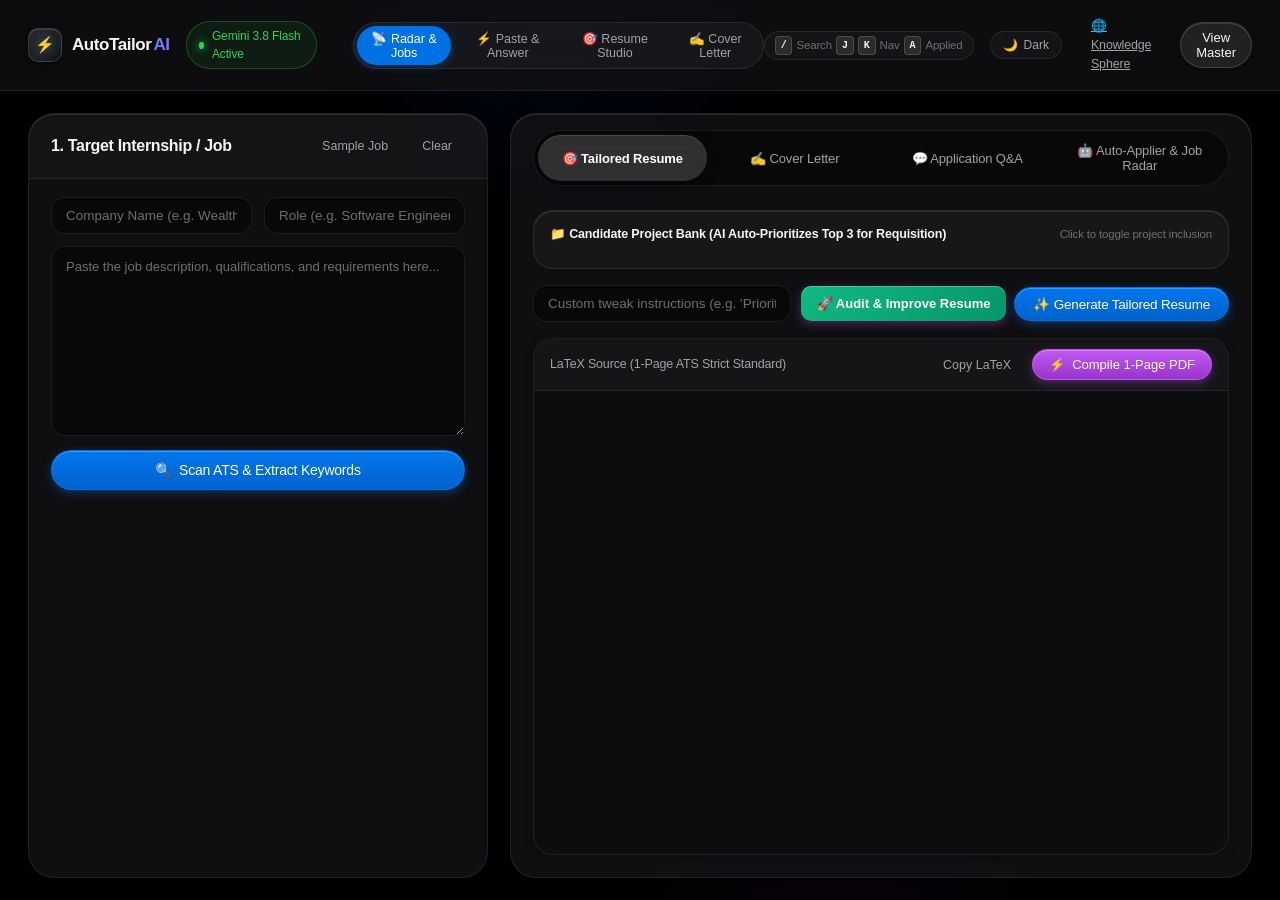
==== commit 1ccf7122: "feat: upgrade AI gateway to google-genai, add live SWE internship radar, application copilot Q&A, an" ====
--- a/static/index.html
+++ b/static/index.html
@@ -23,9 +23,22 @@
                 <span class="status-pulse"></span>
                 <span class="status-text">Gemini 3.8 Flash Active</span>
             </div>
+            <!-- Apple-Style Global View Switcher -->
+            <nav class="header-quick-nav">
+                <button class="nav-pill active" data-target-tab="tab-auto-apply">📡 Radar & Jobs</button>
+                <button class="nav-pill" data-target-tab="tab-qa">⚡ Paste & Answer</button>
+                <button class="nav-pill" data-target-tab="tab-resume">🎯 Resume Studio</button>
+                <button class="nav-pill" data-target-tab="tab-cover-letter">✍️ Cover Letter</button>
+            </nav>
         </div>
         <div class="header-right">
-            <span class="master-badge">📄 Master Template: <code>shamir_khan_swe_resume.tex</code></span>
+            <div class="header-shortcuts-tip" title="Use / to search, J/K to navigate, A to toggle applied, Esc to close">
+                <span class="kbd-hint">/</span> Search <span class="kbd-hint">J</span><span class="kbd-hint">K</span> Nav <span class="kbd-hint">A</span> Applied
+            </div>
+            <button id="btn-toggle-theme" class="btn-ghost theme-toggle-btn" title="Toggle Theme (Dark / Light)">
+                <span id="theme-icon">🌙</span> <span id="theme-label">Dark</span>
+            </button>
+            <a href="/graphify/graph.html" target="_blank" rel="noopener noreferrer" class="btn-ghost" title="Explore interactive 3D Knowledge Sphere of Architecture & Memory">🌐 Knowledge Sphere</a>
             <button id="btn-view-master" class="btn-secondary">View Master</button>
         </div>
     </header>
@@ -112,9 +125,34 @@
 
                 <div class="tailor-controls">
                     <input type="text" id="custom-instructions" placeholder="Custom tweak instructions (e.g. 'Prioritize AlphaPulse & Python', 'Focus on Kafka & C++')" />
-                    <button id="btn-tailor-resume" class="btn-primary">
-                        <span>✨ Generate Tailored Resume</span>
-                    </button>
+                    <div style="display:flex;gap:8px;align-items:center;">
+                        <button id="btn-improve-resume" class="btn-accent" style="white-space:nowrap;padding:10px 16px;background:linear-gradient(135deg, #10b981, #059669);border:none;border-radius:10px;color:#fff;font-weight:600;cursor:pointer;">
+                            <span>🚀 Audit & Improve Resume</span>
+                        </button>
+                        <button id="btn-tailor-resume" class="btn-primary">
+                            <span>✨ Generate Tailored Resume</span>
+                        </button>
+                    </div>
+                </div>
+
+                <!-- AI Resume Improvement Drawer / Card -->
+                <div id="resume-improvement-box" class="summary-banner hidden" style="background:rgba(16, 185, 129, 0.08);border:1px solid rgba(16, 185, 129, 0.25);margin-bottom:14px;">
+                    <div class="summary-header" style="border-bottom:1px solid rgba(16, 185, 129, 0.2);padding-bottom:10px;margin-bottom:10px;">
+                        <span class="badge-success" style="background:#10b981;color:#fff;font-weight:bold;">ATS Potential: <strong id="imp-ats-score">96%</strong></span>
+                        <div class="tailor-meta-badges">
+                            <span id="imp-provider-badge" class="badge-accent">Gemini AI Auditor</span>
+                            <button id="btn-close-improvement" style="background:none;border:none;color:var(--text-muted);cursor:pointer;font-size:14px;">✕ Close</button>
+                        </div>
+                    </div>
+                    <div style="margin-bottom:10px;">
+                        <strong style="color:var(--text-primary);font-size:13px;">🎯 Critical Action Items:</strong>
+                        <ul id="imp-critical-list" style="margin:6px 0 10px 18px;color:var(--text-secondary);font-size:12.5px;"></ul>
+                    </div>
+                    <div style="margin-bottom:10px;">
+                        <strong style="color:var(--text-primary);font-size:13px;">💎 High-Impact Bullet Upgrades:</strong>
+                        <div id="imp-bullets-container" style="display:flex;flex-direction:column;gap:8px;margin-top:6px;"></div>
+                    </div>
+                    <div id="imp-summary-quote" style="font-style:italic;color:var(--text-muted);font-size:12px;margin-top:8px;padding-top:8px;border-top:1px dashed rgba(255,255,255,0.1);"></div>
                 </div>
 
                 <div id="tailoring-summary" class="summary-banner hidden">
@@ -191,29 +229,97 @@
                 </div>
             </div>
 
-            <!-- Tab 3: Application Q&A Solver -->
+            <!-- Tab 3: Application Copilot & Multi-Question Solver -->
             <div id="tab-qa" class="tab-content">
                 <div class="tab-header-row">
                     <div>
-                        <h3>Application Form & Interview Question Solver</h3>
-                        <p>Generate high-conviction answers for specific application prompts (e.g. Workday, Greenhouse, Pinpoint).</p>
-                    </div>
-                </div>
-
-                <div class="qa-input-box">
-                    <label for="qa-question-input">Paste Any Application Question:</label>
-                    <div class="input-btn-row">
-                        <input type="text" id="qa-question-input" placeholder="e.g. 'Why do you want to work at Coveo?', 'Describe a challenging technical project'" />
-                        <button id="btn-generate-qa" class="btn-primary">Generate Answer</button>
-                    </div>
-                </div>
-
-                <div class="textarea-card">
-                    <div class="card-toolbar">
-                        <span>Tailored Responses (High-Impact + Punchy Variations)</span>
-                        <button id="btn-copy-qa" class="btn-ghost">📋 Copy Answer</button>
-                    </div>
-                    <textarea id="qa-output" placeholder="Your tailored answer will appear here..."></textarea>
+                        <h3>⚡ Application Copilot & Multi-Question Solver</h3>
+                        <p>Paste any raw job posting or entire Greenhouse / Lever application form. The AI extracts the company, role, requirements, and generates tailored answers for every single question with one-click copying.</p>
+                    </div>
+                    <div class="header-actions">
+                        <button id="btn-load-khan-sample" class="btn-ghost" title="Auto-fill with Khan Academy Greenhouse application">📄 Load Khan Academy Sample</button>
+                        <button id="btn-clear-bulk-qa" class="btn-ghost">Clear</button>
+                    </div>
+                </div>
+
+                <!-- Mode Switcher -->
+                <div class="qa-mode-switcher">
+                    <button id="btn-mode-bulk" class="subtab-btn active">🚀 Paste Entire Job & Application</button>
+                    <button id="btn-mode-single" class="subtab-btn">💬 Single Question Solver</button>
+                </div>
+
+                <!-- Section 1: Bulk Paste Extractor -->
+                <div id="section-bulk-qa" class="qa-section-active">
+                    <div class="bulk-input-container">
+                        <label for="bulk-paste-input" class="field-label">
+                            <span>Paste Job Posting or Application Page (Questions, Job Info, Requirements):</span>
+                            <span class="field-hint">Extracts company, role, tech stack, and answers all application prompts</span>
+                        </label>
+                        <textarea id="bulk-paste-input" class="bulk-textarea" placeholder="Paste job posting or Greenhouse/Lever application text here... (e.g. Khan Academy Software Engineer Intern)"></textarea>
+                        
+                        <div class="bulk-actions-row">
+                            <button id="btn-extract-and-answer" class="btn-primary-glow">
+                                <span class="btn-icon">✨</span> Extract & Generate All Answers
+                            </button>
+                            <span id="bulk-status-text" class="status-indicator"></span>
+                        </div>
+                    </div>
+
+                    <!-- Extracted Job Overview Bar -->
+                    <div id="bulk-job-meta" class="bulk-job-meta-card hidden">
+                        <div class="meta-card-header">
+                            <div class="meta-title-group">
+                                <span id="meta-company-badge" class="badge-company">Target Company</span>
+                                <h3 id="meta-role-title">Software Engineering Intern</h3>
+                            </div>
+                            <div class="meta-badges-row">
+                                <span id="meta-location-pill" class="pill-meta">📍 Remote</span>
+                                <span id="meta-compensation-pill" class="pill-meta">💰 Competitive</span>
+                                <span id="meta-score-pill" class="pill-meta match-high">⚡ 96% Match</span>
+                            </div>
+                        </div>
+                        <div class="meta-card-tech">
+                            <span class="tech-label">Detected Tech Stack:</span>
+                            <div id="meta-tech-tags" class="tag-cloud"></div>
+                        </div>
+                    </div>
+
+                    <!-- Generated Q&A Results Container -->
+                    <div id="bulk-results-section" class="bulk-results-section hidden">
+                        <div class="results-header-bar">
+                            <div class="results-count-title">
+                                <span class="results-icon">🎯</span>
+                                <h4>Tailored Application Answers (<span id="qa-questions-count">0</span> Questions Detected)</h4>
+                            </div>
+                            <button id="btn-copy-all-qa" class="btn-secondary" title="Copy all answers formatted with question headings">
+                                📋 Copy All Answers
+                            </button>
+                        </div>
+
+                        <!-- List of dynamic question cards -->
+                        <div id="bulk-qa-cards-list" class="bulk-qa-cards-list">
+                            <!-- Dynamically injected Q&A cards -->
+                        </div>
+                    </div>
+                </div>
+
+                <!-- Section 2: Single Question Solver (Preserved) -->
+                <div id="section-single-qa" class="qa-section-hidden hidden">
+                    <div class="qa-input-box">
+                        <label for="qa-question-input">Paste Any Single Application Question:</label>
+                        <div class="input-btn-row">
+                            <input type="text" id="qa-question-input" placeholder="e.g. 'Why do you want to work at Coveo?', 'Describe a challenging technical project'" />
+                            <button id="btn-generate-qa" class="btn-primary">Generate Answer</button>
+                        </div>
+                    </div>
+
+                    <div class="textarea-card">
+                        <div class="card-toolbar">
+                            <span>Tailored Responses (High-Impact + Punchy Variations)</span>
+                            <button id="btn-copy-qa" class="btn-ghost">📋 Copy Answer</button>
+                        </div>
+                        <textarea id="qa-output" placeholder="Your tailored answer will appear here..."></textarea>
+                    </div>
                 </div>
             </div>
 
@@ -226,23 +332,79 @@
                     </div>
                 </div>
 
+                <!-- Global Market Stats Ribbon -->
+                <div class="stats-ribbon">
+                    <div class="stat-pill"><span class="stat-val" id="stat-total-val">1,750+</span> <span class="stat-lbl">Active Roles</span></div>
+                    <div class="stat-pill fresh"><span class="stat-val" id="stat-fresh-val">140+</span> <span class="stat-lbl">Fresh (&le; 20h)</span></div>
+                    <div class="stat-pill applied"><span class="stat-val" id="stat-applied-val">0</span> <span class="stat-lbl">Applied ✓</span></div>
+                    <div class="stat-pill frontend"><span class="stat-val" id="stat-frontend-val">180+</span> <span class="stat-lbl">Frontend & UI</span></div>
+                    <div class="stat-pill ai"><span class="stat-val" id="stat-ai-val">300+</span> <span class="stat-lbl">AI & ML</span></div>
+                    <div class="stat-pill system"><span class="stat-val" id="stat-system-val">350+</span> <span class="stat-lbl">Backend & Systems</span></div>
+                    <div class="stat-pill saved"><span class="stat-val" id="stat-saved-val">0</span> <span class="stat-lbl">Saved / Tracked</span></div>
+                </div>
+
+                <!-- Geographic & Application Status Selector -->
+                <div class="filter-pill-group">
+                    <span class="filter-group-lbl">Market:</span>
+                    <button class="market-pill active" data-country="all">🌐 All Locations (US, CA, Remote)</button>
+                    <button class="market-pill" data-country="ca">🇨🇦 Canada Only</button>
+                    <button class="market-pill" data-country="us">🇺🇸 United States</button>
+                    <button class="market-pill" data-country="remote">☁️ Remote Only</button>
+                    <button class="market-pill" data-country="unapplied" id="btn-show-unapplied">⚡ New / Unapplied</button>
+                    <button class="market-pill" data-country="applied" id="btn-show-applied">✅ Applied (<span id="applied-count-num">0</span>)</button>
+                    <button class="market-pill" data-country="saved" id="btn-show-saved">⭐ Saved (<span id="saved-count-num">0</span>)</button>
+                </div>
+
+                <!-- Technical Domain Selector -->
+                <div class="filter-pill-group">
+                    <span class="filter-group-lbl">Track:</span>
+                    <button class="domain-pill active" data-domain="all">💻 All SWE Roles</button>
+                    <button class="domain-pill" data-domain="backend">⚙️ Backend & Systems</button>
+                    <button class="domain-pill" data-domain="frontend">🎨 Frontend & UI</button>
+                    <button class="domain-pill" data-domain="fullstack">🌐 Full-Stack Web</button>
+                    <button class="domain-pill" data-domain="ai">🤖 AI / ML Systems</button>
+                    <button class="domain-pill" data-domain="cloud">🛡️ Cloud & Infra</button>
+                    <button class="domain-pill" data-domain="mobile">📱 Mobile (iOS/Android)</button>
+                </div>
+
                 <!-- Radar Filters -->
                 <div class="radar-search-bar">
-                    <input type="text" id="radar-search-query" placeholder="Filter roles (e.g. 'Backend', 'Python', 'DevOps', 'Quant')..." />
-                    <input type="text" id="radar-search-location" placeholder="Location (e.g. 'Canada', 'Remote', 'Toronto')..." value="Canada" />
+                    <input type="text" id="radar-search-query" placeholder="Search title, company, skills (e.g. 'IBM', 'Verkada', 'Shopify', 'React', 'Kafka')..." />
+                    <input type="text" id="radar-search-location" placeholder="City or state filter (e.g. 'Toronto', 'Waterloo', 'NYC', 'Remote')..." />
                     <select id="radar-time-filter" class="time-filter-select">
-                        <option value="20" selected>🔥 Posted &le; 20h ago (Fresh Only)</option>
+                        <option value="20">🔥 Posted &le; 20h ago (Fresh Only)</option>
                         <option value="24">⚡ Posted &le; 24h ago</option>
                         <option value="48">🕒 Posted &le; 48h ago</option>
-                        <option value="0">🌐 All Available Positions</option>
+                        <option value="0" selected>🌐 All Available Positions</option>
                     </select>
                     <button id="btn-scan-jobs" class="btn-primary">
-                        <span class="btn-icon">⚡</span> Scan Internships
+                        <span class="btn-icon">⚡</span> Refresh Radar
                     </button>
                 </div>
 
-                <!-- Candidate Profile Snapshot Card -->
-                <div class="profile-snapshot-card">
+                <!-- Radar Utility Bar (Apple-style compact controls) -->
+                <div class="radar-utility-bar">
+                    <button id="btn-toggle-ext" class="utility-toggle-btn" type="button">🧩 Chrome Extension (JobRight Style) ▾</button>
+                    <button id="btn-toggle-profile" class="utility-toggle-btn" type="button">👤 Candidate Profile (Shamir Khan) ▾</button>
+                    <a href="/api/audit-report" target="_blank" class="utility-link-badge">🛡️ Dates & Direct Links: 100% Verified ↗</a>
+                </div>
+
+                <!-- Collapsible Extension Guide Card -->
+                <div id="ext-guide-drawer" class="extension-guide-card collapsible-drawer hidden">
+                    <div class="ext-badge-col">
+                        <span class="ext-icon">🧩</span>
+                        <div>
+                            <h4>AutoTailor Chrome Extension (JobRight.ai Style)</h4>
+                            <p>Autofill job applications right inside your everyday Chrome/Edge browser with zero bot detection and instant in-page floating widget.</p>
+                        </div>
+                    </div>
+                    <div class="ext-steps-col">
+                        <span>Load in Chrome: <code>chrome://extensions</code> &rarr; Developer mode &rarr; 'Load unpacked' &rarr; Select <code>extension</code> folder</span>
+                    </div>
+                </div>
+
+                <!-- Collapsible Candidate Profile Snapshot Card -->
+                <div id="profile-snapshot-drawer" class="profile-snapshot-card collapsible-drawer hidden">
                     <div class="snapshot-header">
                         <span>👤 Verified Candidate Profile (Autofill Source)</span>
                         <span class="badge-success">Ready to Auto-Apply</span>
@@ -266,12 +428,24 @@
                     <p id="bot-console-msg">Launching Playwright browser engine...</p>
                 </div>
 
-                <!-- Live Jobs Table / Grid -->
-                <div class="jobs-table-container">
+                <!-- Live Jobs Table / Grid (Directly below filters for 100% immediate visibility) -->
+                <div class="jobs-table-container" id="jobs-container-anchor">
                     <div class="table-header-title">
-                        <span>🔥 Verified Live SWE Internships</span>
+                        <div style="display: flex; align-items: center; gap: 10px; flex-wrap: wrap;">
+                            <span>🔥 Verified Live SWE Internships</span>
+                            <span class="badge-success" style="font-size: 11px; padding: 2px 8px; border-radius: 999px;">🛡️ Dates 100% Verified</span>
+                            <span class="badge-neutral" style="font-size: 11px; padding: 2px 8px; border-radius: 999px; background: rgba(56, 189, 248, 0.15); color: #38bdf8; border: 1px solid rgba(56, 189, 248, 0.3);">🔗 100% Direct ATS Portals</span>
+                        </div>
                         <span id="jobs-count-badge" class="badge-neutral">Scanning live feeds...</span>
                     </div>
+
+                    <!-- Live Active Filter Indicator Banner -->
+                    <div id="active-filter-indicator" class="active-filter-banner hidden">
+                        <span class="indicator-pulse"></span>
+                        <span id="active-filter-text">Showing All Roles</span>
+                        <button id="btn-clear-active-filters" class="btn-clear-filter">Reset to All</button>
+                    </div>
+
                     <div id="jobs-cards-list" class="jobs-list">
                         <!-- Loaded dynamically via /api/jobs -->
                     </div>
@@ -297,6 +471,99 @@
         </div>
     </div>
 
+    <!-- Slide-out Job Detail Drawer (Apple Style Side Sheet) -->
+    <div id="drawer-backdrop" class="drawer-backdrop hidden"></div>
+    <aside id="job-detail-drawer" class="job-detail-drawer hidden" aria-label="Job Details" aria-hidden="true">
+        <div class="drawer-header">
+            <div class="drawer-company-meta">
+                <div id="drawer-avatar" class="drawer-avatar">??</div>
+                <div class="drawer-title-group">
+                    <h3 id="drawer-title" class="drawer-title">Job Title</h3>
+                    <div class="drawer-subtitle">
+                        <span id="drawer-company" class="drawer-company">Company</span>
+                        <span class="drawer-dot">•</span>
+                        <span id="drawer-location" class="drawer-location">Location</span>
+                        <span class="drawer-dot">•</span>
+                        <span id="drawer-term" class="drawer-term">Upcoming Term</span>
+                    </div>
+                </div>
+            </div>
+            <button id="btn-close-drawer" class="btn-close-drawer" aria-label="Close details (Escape)" title="Press Esc to close">✕</button>
+        </div>
+
+        <div class="drawer-body">
+            <!-- Primary Action Bar (Apple-style prominent buttons) -->
+            <div class="drawer-actions-bar">
+                <a id="drawer-direct-apply" href="#" target="_blank" rel="noopener noreferrer" class="btn-apple-primary" title="Open verified direct company portal">
+                    <span>Direct Apply on ATS</span>
+                    <span class="arrow-icon">↗</span>
+                </a>
+                <button id="drawer-tailor-btn" class="btn-apple-secondary" title="Tailor 1-Page LaTeX resume with targeted project ordering">
+                    <span>✨ Tailor Resume</span>
+                </button>
+                <button id="drawer-cover-letter-btn" class="btn-apple-secondary" title="Draft authentic cover letter tailored to this role">
+                    <span>✍️ Cover Letter</span>
+                </button>
+                <button id="drawer-applied-btn" class="btn-apple-secondary btn-drawer-applied" title="Keep checked if you applied to this internship">
+                    <span id="drawer-applied-icon">⬜</span>
+                    <span id="drawer-applied-text">Mark as Applied</span>
+                </button>
+                <button id="drawer-autofill-btn" class="btn-apple-secondary" title="Auto-fill application with Playwright bot">
+                    <span>⚡ Bot Autofill</span>
+                </button>
+            </div>
+
+            <!-- Meta Badges Pill Row -->
+            <div class="drawer-meta-badges">
+                <span id="drawer-time-badge" class="drawer-badge fresh">🕒 Posted</span>
+                <span id="drawer-country-badge" class="drawer-badge">🇨🇦 Market</span>
+                <span id="drawer-domain-badge" class="drawer-badge">⚙️ Domain</span>
+                <span id="drawer-match-badge" class="drawer-badge match">96% Match</span>
+                <span id="drawer-portal-badge" class="drawer-badge portal">Direct ATS Portal</span>
+            </div>
+
+            <!-- ATS Match & Targeted Skills Card -->
+            <div class="drawer-card">
+                <div class="drawer-card-header">
+                    <h4>🎯 Candidate ATS Match Breakdown</h4>
+                    <span id="drawer-score-pill" class="badge-success">96% Projected Match</span>
+                </div>
+                <div class="drawer-skills-grid">
+                    <div>
+                        <div class="skill-label">Matching Laurier Profile Skills:</div>
+                        <div id="drawer-matched-skills" class="tag-cloud"></div>
+                    </div>
+                    <div style="margin-top: 14px;">
+                        <div class="skill-label">Target Requisition Keywords:</div>
+                        <div id="drawer-target-skills" class="tag-cloud missing"></div>
+                    </div>
+                </div>
+            </div>
+
+            <!-- Role Summary & Requisition Details -->
+            <div class="drawer-card">
+                <div class="drawer-card-header">
+                    <h4>📋 Position Details & ATS Metadata</h4>
+                </div>
+                <div id="drawer-description" class="drawer-job-desc">
+                    <!-- Dynamic Requisition summary loaded here -->
+                </div>
+            </div>
+
+            <!-- Quick Candidate Snapshot Card -->
+            <div class="drawer-card candidate-quick-card">
+                <div class="drawer-card-header">
+                    <h4>👤 Candidate Autofill Credentials</h4>
+                </div>
+                <div class="quick-profile-details">
+                    <div><strong>Candidate:</strong> Shamir Khan (Laurier CS '28, GPA 3.8)</div>
+                    <div><strong>Target Resume:</strong> <code>Shamir_Khan_SWE_Latest.pdf</code> (Verified 1-Page)</div>
+                    <div><strong>Authorization:</strong> Canada Citizen / Authorized (No visa sponsorship required)</div>
+                </div>
+            </div>
+        </div>
+    </aside>
+
     <!-- Apple Dynamic Island Style Notification Toast -->
     <div id="toast" class="toast hidden"></div>
 
--- a/static/style.css
+++ b/static/style.css
@@ -47,8 +47,9 @@
     --text-tertiary: #6e6e73;
     --text-quaternary: #48484a;
 
-    /* Apple Typography */
-    --font-system: -apple-system, BlinkMacSystemFont, "SF Pro Display", "SF Pro Text", "Helvetica Neue", Helvetica, Arial, sans-serif;
+    /* Apple Typography (Display & Monospace) */
+    --font-display: "Outfit", -apple-system, BlinkMacSystemFont, "SF Pro Display", sans-serif;
+    --font-system: -apple-system, BlinkMacSystemFont, "SF Pro Text", "Helvetica Neue", Helvetica, Arial, sans-serif;
     --font-mono: ui-monospace, "SF Mono", "Menlo", Monaco, Consolas, "Liberation Mono", "Courier New", monospace;
     
     /* Radius & Spacing */
@@ -1049,9 +1050,141 @@
     flex: 1;
 }
 
-/* ==========================================================================
-   Tab 4: Autonomous Internship Radar & Job Cards
-   ========================================================================== */
+/* Stats Ribbon (Apple Keynote Metrics) */
+.stats-ribbon {
+    display: flex;
+    flex-wrap: wrap;
+    gap: 10px;
+    margin-bottom: 2px;
+}
+
+.stat-pill {
+    background: var(--apple-surface-card);
+    border: 1px solid var(--apple-border);
+    border-radius: var(--radius-pill);
+    padding: 7px 14px;
+    display: flex;
+    align-items: center;
+    gap: 7px;
+    font-size: 12px;
+    box-shadow: var(--apple-inner-highlight);
+    transition: all 0.2s var(--apple-ease);
+}
+
+.stat-pill:hover {
+    border-color: rgba(255, 255, 255, 0.18);
+    transform: translateY(-1px);
+}
+
+.stat-val {
+    font-weight: 700;
+    color: #ffffff;
+    font-family: var(--font-mono);
+}
+
+.stat-lbl {
+    color: var(--text-secondary);
+    font-size: 11.5px;
+}
+
+.stat-pill.fresh .stat-val { color: var(--apple-orange); }
+.stat-pill.applied .stat-val { color: var(--apple-green); }
+.stat-pill.quant .stat-val { color: #38bdf8; }
+.stat-pill.ai .stat-val { color: var(--apple-purple); }
+.stat-pill.system .stat-val { color: var(--apple-green); }
+.stat-pill.saved .stat-val { color: #facc15; }
+
+/* Filter Pill Groups (Markets & Domains) */
+.filter-pill-group {
+    display: flex;
+    align-items: center;
+    flex-wrap: wrap;
+    gap: 8px;
+    background: rgba(0, 0, 0, 0.35);
+    border: 1px solid var(--apple-border);
+    border-radius: var(--radius-lg);
+    padding: 8px 12px;
+}
+
+.filter-group-lbl {
+    font-size: 11.5px;
+    font-weight: 600;
+    color: var(--text-tertiary);
+    text-transform: uppercase;
+    letter-spacing: 0.05em;
+    margin-right: 4px;
+}
+
+.market-pill, .domain-pill {
+    background: rgba(255, 255, 255, 0.05);
+    border: 1px solid var(--apple-border);
+    color: var(--text-secondary);
+    font-size: 12px;
+    font-weight: 500;
+    padding: 5px 12px;
+    border-radius: var(--radius-pill);
+    cursor: pointer;
+    transition: all 0.2s var(--apple-ease);
+    display: inline-flex;
+    align-items: center;
+    gap: 5px;
+}
+
+.market-pill:hover, .domain-pill:hover {
+    background: rgba(255, 255, 255, 0.1);
+    color: #ffffff;
+    border-color: rgba(255, 255, 255, 0.18);
+}
+
+.market-pill.active, .domain-pill.active {
+    background: rgba(0, 113, 227, 0.2);
+    border-color: var(--apple-blue);
+    color: #ffffff;
+    box-shadow: 0 0 10px rgba(0, 113, 227, 0.35);
+    font-weight: 600;
+}
+
+.btn-save-job {
+    background: rgba(255, 255, 255, 0.06);
+    border: 1px solid var(--apple-border);
+    color: var(--text-secondary);
+    border-radius: var(--radius-pill);
+    padding: 6px 12px;
+    font-size: 12px;
+    cursor: pointer;
+    transition: all 0.2s ease;
+}
+
+.btn-save-job:hover {
+    background: rgba(255, 255, 255, 0.12);
+    color: #ffffff;
+}
+
+.btn-save-job.saved {
+    background: rgba(250, 204, 21, 0.18);
+    border-color: rgba(250, 204, 21, 0.6);
+    color: #facc15;
+}
+
+.country-badge {
+    background: rgba(255, 255, 255, 0.06);
+    border: 1px solid var(--apple-border);
+    color: #e2e8f0;
+    font-size: 11px;
+    font-weight: 500;
+    padding: 2px 7px;
+    border-radius: var(--radius-pill);
+}
+
+.domain-badge {
+    background: rgba(0, 113, 227, 0.14);
+    border: 1px solid rgba(0, 113, 227, 0.3);
+    color: #38bdf8;
+    font-size: 11px;
+    font-weight: 600;
+    padding: 2px 7px;
+    border-radius: var(--radius-pill);
+}
 
 .radar-search-bar {
     display: grid;
@@ -1073,6 +1206,170 @@
 .time-filter-select {
     cursor: pointer;
     font-weight: 500;
+}
+
+.extension-guide-card {
+    background: linear-gradient(135deg, rgba(0, 113, 227, 0.12) 0%, rgba(191, 90, 242, 0.08) 100%);
+    border: 1px solid rgba(0, 113, 227, 0.35);
+    border-radius: var(--radius-lg);
+    padding: 14px 18px;
+    display: flex;
+    justify-content: space-between;
+    align-items: center;
+    gap: 16px;
+    box-shadow: var(--apple-inner-highlight), 0 4px 16px rgba(0, 113, 227, 0.15);
+}
+
+/* Radar Utility Bar & Collapsible Drawers */
+.radar-utility-bar {
+    display: flex;
+    align-items: center;
+    gap: 10px;
+    flex-wrap: wrap;
+    margin-top: 4px;
+    margin-bottom: 8px;
+}
+
+.utility-toggle-btn {
+    background: rgba(255, 255, 255, 0.05);
+    border: 1px solid var(--apple-border);
+    color: var(--text-secondary);
+    padding: 6px 14px;
+    border-radius: var(--radius-pill);
+    font-size: 12px;
+    font-weight: 500;
+    cursor: pointer;
+    transition: all 0.2s var(--apple-ease);
+}
+
+.utility-toggle-btn:hover {
+    background: rgba(255, 255, 255, 0.1);
+    color: #ffffff;
+    border-color: rgba(255, 255, 255, 0.2);
+}
+
+.utility-toggle-btn.active {
+    background: rgba(0, 113, 227, 0.18);
+    border-color: var(--apple-blue);
+    color: #38bdf8;
+    box-shadow: 0 0 10px rgba(0, 113, 227, 0.25);
+}
+
+.utility-link-badge {
+    margin-left: auto;
+    font-size: 11.5px;
+    color: #30d158;
+    background: rgba(48, 209, 88, 0.1);
+    border: 1px solid rgba(48, 209, 88, 0.25);
+    padding: 5px 12px;
+    border-radius: var(--radius-pill);
+    text-decoration: none;
+    font-weight: 500;
+    transition: all 0.2s ease;
+}
+
+.utility-link-badge:hover {
+    background: rgba(48, 209, 88, 0.2);
+    border-color: rgba(48, 209, 88, 0.5);
+    color: #ffffff;
+}
+
+.collapsible-drawer {
+    animation: appleSlideDown 0.24s var(--apple-ease);
+    margin-bottom: 14px;
+}
+
+@keyframes appleSlideDown {
+    from { opacity: 0; transform: translateY(-8px); }
+    to { opacity: 1; transform: translateY(0); }
+}
+
+/* Active Filter Announcement Banner */
+.active-filter-banner {
+    display: flex;
+    align-items: center;
+    gap: 10px;
+    background: linear-gradient(135deg, rgba(0, 113, 227, 0.15) 0%, rgba(0, 113, 227, 0.05) 100%);
+    border: 1px solid rgba(0, 113, 227, 0.35);
+    padding: 8px 16px;
+    border-radius: var(--radius-md);
+    font-size: 12.5px;
+    color: #e0f2fe;
+    font-weight: 500;
+    animation: appleFadeIn 0.2s ease;
+}
+
+.indicator-pulse {
+    width: 8px;
+    height: 8px;
+    border-radius: 50%;
+    background: #38bdf8;
+    box-shadow: 0 0 8px #38bdf8;
+    animation: applePulse 1.5s infinite ease-in-out;
+}
+
+.btn-clear-filter {
+    margin-left: auto;
+    background: rgba(255, 255, 255, 0.1);
+    border: 1px solid rgba(255, 255, 255, 0.15);
+    color: #ffffff;
+    font-size: 11px;
+    padding: 3px 8px;
+    border-radius: var(--radius-pill);
+    cursor: pointer;
+    transition: all 0.18s ease;
+}
+
+.btn-clear-filter:hover {
+    background: rgba(255, 255, 255, 0.2);
+}
+
+@media (max-width: 900px) {
+    .extension-guide-card {
+        flex-direction: column;
+        align-items: flex-start;
+    }
+}
+
+.ext-badge-col {
+    display: flex;
+    align-items: center;
+    gap: 12px;
+}
+
+.ext-icon {
+    font-size: 26px;
+}
+
+.ext-badge-col h4 {
+    font-size: 13.5px;
+    font-weight: 600;
+    color: #ffffff;
+    letter-spacing: -0.01em;
+}
+
+.ext-badge-col p {
+    font-size: 12px;
+    color: #93c5fd;
+    margin-top: 1px;
+}
+
+.ext-steps-col {
+    background: rgba(0, 0, 0, 0.4);
+    border: 1px solid rgba(255, 255, 255, 0.1);
+    border-radius: var(--radius-md);
+    padding: 8px 14px;
+    font-size: 11.5px;
+    color: var(--text-secondary);
+    white-space: nowrap;
+}
+
+.ext-steps-col code {
+    background: rgba(255, 255, 255, 0.1);
+    padding: 2px 6px;
+    border-radius: var(--radius-sm);
+    color: #ffffff;
+    font-family: var(--font-mono);
 }
 
 .profile-snapshot-card {
@@ -1192,22 +1489,42 @@
     -webkit-backdrop-filter: blur(24px) saturate(180%);
     border: 1px solid var(--apple-border);
     border-radius: var(--radius-lg);
-    padding: 18px 22px;
+    padding: 16px 18px;
     display: grid;
-    grid-template-columns: 1fr auto;
-    align-items: center;
-    gap: 20px;
+    grid-template-columns: 46px 1fr auto;
+    align-items: center;
+    gap: 16px;
     box-shadow: var(--apple-inner-highlight), var(--apple-shadow-sm);
     transition: all 0.24s var(--apple-ease);
     position: relative;
     overflow: hidden;
+    animation: cardEntrance 0.28s var(--apple-ease) backwards;
+}
+
+@keyframes cardEntrance {
+    from {
+        opacity: 0;
+        transform: translateY(8px);
+    }
+    to {
+        opacity: 1;
+        transform: translateY(0);
+    }
 }
 
 .job-card:hover {
     background: var(--apple-surface-hover);
-    border-color: rgba(255, 255, 255, 0.16);
+    border-color: rgba(255, 255, 255, 0.2);
     transform: translateY(-2px);
-    box-shadow: var(--apple-inner-highlight), 0 10px 30px rgba(0, 0, 0, 0.5);
+    box-shadow: var(--apple-inner-highlight), 0 14px 34px rgba(0, 0, 0, 0.6);
+}
+
+.job-company-name {
+    font-family: var(--font-display);
+    font-weight: 700;
+    font-size: 15px;
+    letter-spacing: -0.015em;
+    color: #ffffff;
 }
 
 .job-card::before {
@@ -1219,51 +1536,172 @@
     height: 100%;
     background: transparent;
     transition: background-color 0.2s var(--apple-ease);
+    border-radius: 3px 0 0 3px;
 }
 
 .job-card:hover::before {
     background: var(--apple-blue);
 }
 
+.job-card.applied {
+    border-color: rgba(48, 209, 88, 0.35);
+    background: linear-gradient(135deg, rgba(48, 209, 88, 0.05) 0%, rgba(20, 20, 24, 0.8) 100%);
+}
+
+.job-card.applied::before {
+    background: var(--apple-green);
+}
+
+.job-applied-badge {
+    background: rgba(48, 209, 88, 0.16);
+    border: 1px solid rgba(48, 209, 88, 0.45);
+    color: var(--apple-green);
+    font-size: 11px;
+    font-weight: 700;
+    padding: 2px 8px;
+    border-radius: var(--radius-pill);
+    display: inline-flex;
+    align-items: center;
+    gap: 4px;
+    animation: appleScaleIn 0.2s var(--apple-ease);
+}
+
+.job-applied-check-wrapper {
+    display: inline-flex;
+    align-items: center;
+    gap: 6px;
+    cursor: pointer;
+    user-select: none;
+    font-size: 11.5px;
+    font-weight: 600;
+    padding: 5px 11px;
+    border-radius: var(--radius-pill);
+    border: 1px solid var(--apple-border);
+    background: rgba(255, 255, 255, 0.05);
+    color: var(--text-secondary);
+    transition: all 0.2s var(--apple-ease);
+}
+
+.job-applied-check-wrapper:hover {
+    background: rgba(255, 255, 255, 0.1);
+    border-color: rgba(255, 255, 255, 0.22);
+    color: #ffffff;
+}
+
+.job-applied-check-wrapper.is-applied {
+    background: rgba(48, 209, 88, 0.18);
+    border-color: rgba(48, 209, 88, 0.6);
+    color: var(--apple-green);
+    box-shadow: 0 0 10px rgba(48, 209, 88, 0.2);
+}
+
+.job-applied-checkbox {
+    accent-color: #30d158;
+    width: 14px;
+    height: 14px;
+    cursor: pointer;
+    margin: 0;
+}
+
+.btn-drawer-applied {
+    display: inline-flex;
+    align-items: center;
+    gap: 7px;
+    font-weight: 600;
+    transition: all 0.2s var(--apple-ease);
+}
+
+.btn-drawer-applied.is-applied {
+    background: rgba(48, 209, 88, 0.2) !important;
+    border-color: rgba(48, 209, 88, 0.6) !important;
+    color: var(--apple-green) !important;
+    box-shadow: 0 0 12px rgba(48, 209, 88, 0.25) !important;
+}
+
+/* Company Avatar / Initials Circle */
+.job-avatar {
+    width: 42px;
+    height: 42px;
+    border-radius: 12px;
+    display: flex;
+    align-items: center;
+    justify-content: center;
+    font-size: 14px;
+    font-weight: 700;
+    color: #ffffff;
+    letter-spacing: -0.02em;
+    flex-shrink: 0;
+    box-shadow: 0 4px 12px rgba(0, 0, 0, 0.35);
+    transition: transform 0.22s var(--apple-ease);
+}
+
+.job-card:hover .job-avatar {
+    transform: scale(1.06);
+}
+
 .job-info-col {
     display: flex;
     flex-direction: column;
+    gap: 7px;
+    min-width: 0;
+}
+
+.job-card-title-row {
+    display: flex;
+    align-items: center;
     gap: 8px;
-}
-
-.job-card-title-row {
-    display: flex;
-    align-items: center;
-    gap: 10px;
     flex-wrap: wrap;
 }
 
 .job-title-link {
-    font-size: 16px;
+    font-size: 14.5px;
     font-weight: 600;
     color: var(--text-primary);
     text-decoration: none;
-    letter-spacing: -0.02em;
+    letter-spacing: -0.018em;
     display: inline-flex;
     align-items: center;
-    gap: 6px;
+    gap: 5px;
     transition: color 0.18s var(--apple-ease);
+    flex-wrap: wrap;
 }
 
 .job-title-link:hover {
     color: var(--apple-blue);
 }
 
+.job-company-name {
+    font-weight: 700;
+    color: #f5f5f7;
+}
+
+.job-title-sep {
+    color: var(--text-quaternary);
+    font-weight: 300;
+}
+
 .job-title-role {
     font-weight: 400;
-    color: #e2e8f0;
+    color: #c7c7cc;
+    font-size: 14px;
+}
+
+.job-link-arrow {
+    font-size: 12px;
+    opacity: 0.5;
+    transition: opacity 0.18s, transform 0.18s;
+}
+
+.job-title-link:hover .job-link-arrow {
+    opacity: 1;
+    transform: translate(2px, -2px);
 }
 
 .job-meta-row {
     display: flex;
     flex-wrap: wrap;
     align-items: center;
-    gap: 10px;
+    gap: 8px;
     font-size: 12px;
     color: var(--text-secondary);
 }
@@ -1272,7 +1710,7 @@
     background: var(--apple-orange-bg);
     border: 1px solid var(--apple-orange-border);
     color: var(--apple-orange);
-    padding: 3px 9px;
+    padding: 2px 8px;
     border-radius: var(--radius-pill);
     font-size: 11.5px;
     font-weight: 600;
@@ -1282,10 +1720,10 @@
 }
 
 .badge-time {
-    background: rgba(255, 255, 255, 0.06);
-    border: 1px solid var(--apple-border);
-    color: var(--text-secondary);
-    padding: 3px 9px;
+    background: rgba(255, 255, 255, 0.05);
+    border: 1px solid var(--apple-border);
+    color: var(--text-secondary);
+    padding: 2px 8px;
     border-radius: var(--radius-pill);
     font-size: 11.5px;
     font-weight: 500;
@@ -1294,40 +1732,60 @@
     gap: 4px;
 }
 
+.match-score-badge {
+    font-size: 11.5px;
+    font-weight: 700;
+    padding: 2px 8px;
+    border-radius: var(--radius-pill);
+    border: 1px solid;
+    letter-spacing: -0.01em;
+}
+
 .job-tags-row {
     display: flex;
     flex-wrap: wrap;
-    gap: 6px;
-    margin-top: 2px;
+    gap: 5px;
+    margin-top: 1px;
 }
 
 .job-tag {
     background: rgba(255, 255, 255, 0.05);
     border: 1px solid rgba(255, 255, 255, 0.08);
-    color: #cbd5e1;
-    font-size: 11px;
+    color: #94a3b8;
+    font-size: 10.5px;
     font-weight: 500;
-    padding: 2px 8px;
+    padding: 2px 7px;
     border-radius: var(--radius-sm);
 }
 
 /* Action Column in Job Card */
 .job-action-col {
     display: flex;
-    align-items: center;
-    gap: 8px;
-    flex-wrap: wrap;
-    justify-content: flex-end;
+    flex-direction: column;
+    align-items: flex-end;
+    gap: 7px;
+    flex-shrink: 0;
 }
 
 @media (max-width: 900px) {
+    .job-card {
+        grid-template-columns: 42px 1fr;
+    }
+    .job-action-col {
+        grid-column: 1 / -1;
+        flex-direction: row;
+        flex-wrap: wrap;
+        justify-content: flex-start;
+        padding-left: 58px;
+    }
+}
+
+@media (max-width: 600px) {
     .job-card {
         grid-template-columns: 1fr;
     }
-    .job-action-col {
-        justify-content: flex-start;
-        margin-top: 6px;
-    }
+    .job-avatar { display: none; }
+    .job-action-col { padding-left: 0; }
 }
 
 /* Apple Direct Portal Link Button */
@@ -1335,12 +1793,16 @@
     background: rgba(0, 113, 227, 0.14);
     border: 1px solid rgba(0, 113, 227, 0.45);
     color: #38bdf8;
-    font-size: 12.5px;
-    font-weight: 600;
-    padding: 7px 15px;
+    font-size: 12px;
+    font-weight: 600;
+    padding: 6px 13px;
     border-radius: var(--radius-pill);
     box-shadow: 0 2px 8px rgba(0, 113, 227, 0.15);
     transition: all 0.22s var(--apple-ease);
+    text-decoration: none;
+    display: inline-flex;
+    align-items: center;
+    gap: 5px;
 }
 
 .btn-direct-link:hover {
@@ -1355,9 +1817,9 @@
     background: linear-gradient(180deg, rgba(255, 255, 255, 0.1) 0%, rgba(255, 255, 255, 0.04) 100%);
     border: 1px solid var(--apple-border-light);
     color: var(--text-primary);
-    font-size: 12.5px;
+    font-size: 12px;
     font-weight: 500;
-    padding: 7px 14px;
+    padding: 6px 12px;
     border-radius: var(--radius-pill);
     box-shadow: var(--apple-inner-highlight);
 }
@@ -1367,6 +1829,86 @@
     border-color: rgba(255, 255, 255, 0.25);
     transform: translateY(-1px);
 }
+
+/* ==========================================================================
+   Skeleton Loading Animation
+   ========================================================================== */
+
+@keyframes skeletonShimmer {
+    0% { background-position: -400px 0; }
+    100% { background-position: 400px 0; }
+}
+
+.job-card-skeleton {
+    pointer-events: none;
+    grid-template-columns: 46px 1fr auto;
+    opacity: 0.7;
+    animation: appleFadeIn 0.25s var(--apple-ease);
+}
+
+.skel-info {
+    display: flex;
+    flex-direction: column;
+    gap: 10px;
+    flex: 1;
+}
+
+.skel-actions {
+    display: flex;
+    flex-direction: column;
+    gap: 8px;
+    align-items: flex-end;
+}
+
+.skel-line, .skel-tag, .skel-btn {
+    background: linear-gradient(90deg, rgba(255,255,255,0.04) 25%, rgba(255,255,255,0.09) 50%, rgba(255,255,255,0.04) 75%);
+    background-size: 800px 100%;
+    animation: skeletonShimmer 1.6s infinite linear;
+    border-radius: var(--radius-sm);
+}
+
+.skel-title {
+    height: 18px;
+    width: 70%;
+    border-radius: var(--radius-pill);
+}
+
+.skel-meta {
+    height: 12px;
+    width: 50%;
+    border-radius: var(--radius-pill);
+}
+
+.skel-tags {
+    display: flex;
+    gap: 6px;
+}
+
+.skel-tag {
+    height: 20px;
+    width: 52px;
+    border-radius: var(--radius-pill);
+}
+
+.skel-btn {
+    height: 28px;
+    width: 90px;
+    border-radius: var(--radius-pill);
+}
+
+/* Empty State */
+.jobs-empty-state {
+    padding: 48px 20px;
+    text-align: center;
+    color: var(--text-tertiary);
+    background: var(--apple-surface-card);
+    border-radius: var(--radius-lg);
+    border: 1px solid var(--apple-border);
+}
+
+.empty-icon { font-size: 38px; margin-bottom: 12px; }
+.empty-title { font-size: 15px; font-weight: 600; color: var(--text-secondary); margin-bottom: 4px; }
+.empty-sub { font-size: 13px; color: var(--text-tertiary); }
 
 /* ==========================================================================
    Master Resume Modal (Apple Sheet Style)
@@ -1520,3 +2062,813 @@
 ::-webkit-scrollbar-thumb:hover {
     background: rgba(255, 255, 255, 0.28);
 }
+
+/* ==========================================================================
+   Apple Light Mode Theme Variables (macOS Light Aesthetic)
+   ========================================================================== */
+
+[data-theme="light"] {
+    --apple-bg: #f5f5f7;
+    --apple-bg-subtle: #ffffff;
+    --apple-surface: rgba(255, 255, 255, 0.82);
+    --apple-surface-hover: rgba(240, 240, 243, 0.9);
+    --apple-surface-card: rgba(255, 255, 255, 0.9);
+    --apple-surface-elevated: #ffffff;
+    
+    --apple-border: rgba(0, 0, 0, 0.08);
+    --apple-border-light: rgba(0, 0, 0, 0.14);
+    --apple-border-glow: rgba(0, 113, 227, 0.3);
+    --apple-inner-highlight: inset 0 1px 0 0 rgba(255, 255, 255, 0.8);
+    
+    --text-primary: #1d1d1f;
+    --text-secondary: #515154;
+    --text-tertiary: #86868b;
+    --text-quaternary: #aeaeb2;
+
+    --apple-shadow-sm: 0 2px 8px rgba(0, 0, 0, 0.06);
+    --apple-shadow-md: 0 8px 24px rgba(0, 0, 0, 0.09);
+    --apple-shadow-lg: 0 20px 48px rgba(0, 0, 0, 0.14);
+}
+
+[data-theme="light"] body {
+    background-color: var(--apple-bg);
+}
+
+[data-theme="light"] .job-card {
+    background: #ffffff;
+    border-color: rgba(0, 0, 0, 0.08);
+    box-shadow: 0 1px 3px rgba(0, 0, 0, 0.04);
+}
+
+[data-theme="light"] .panel {
+    background: rgba(255, 255, 255, 0.7);
+    border-color: rgba(0, 0, 0, 0.08);
+}
+
+[data-theme="light"] .app-header {
+    background: rgba(245, 245, 247, 0.8);
+    border-bottom-color: rgba(0, 0, 0, 0.08);
+}
+
+/* ==========================================================================
+   Header Quick Navigation & Shortcuts Tooling
+   ========================================================================== */
+
+.header-quick-nav {
+    display: flex;
+    align-items: center;
+    gap: 6px;
+    margin-left: 20px;
+    background: rgba(255, 255, 255, 0.04);
+    padding: 3px;
+    border-radius: var(--radius-pill);
+    border: 1px solid var(--apple-border);
+}
+
+.nav-pill {
+    background: transparent;
+    border: none;
+    color: var(--text-secondary);
+    padding: 5px 14px;
+    border-radius: var(--radius-pill);
+    font-size: 12.5px;
+    font-weight: 500;
+    cursor: pointer;
+    transition: all 0.18s var(--apple-ease);
+}
+
+.nav-pill:hover {
+    color: var(--text-primary);
+    background: rgba(255, 255, 255, 0.06);
+}
+
+.nav-pill.active {
+    color: #ffffff;
+    background: var(--apple-blue);
+    box-shadow: 0 2px 8px var(--apple-blue-glow);
+}
+
+.header-shortcuts-tip {
+    display: flex;
+    align-items: center;
+    gap: 4px;
+    font-size: 11.5px;
+    color: var(--text-tertiary);
+    padding: 4px 10px;
+    background: rgba(255, 255, 255, 0.03);
+    border: 1px solid var(--apple-border);
+    border-radius: var(--radius-pill);
+}
+
+.kbd-hint {
+    background: rgba(255, 255, 255, 0.1);
+    color: var(--text-primary);
+    font-family: var(--font-mono);
+    font-size: 10px;
+    font-weight: 600;
+    padding: 1px 5px;
+    border-radius: 4px;
+    border: 1px solid rgba(255, 255, 255, 0.15);
+}
+
+.theme-toggle-btn {
+    display: inline-flex;
+    align-items: center;
+    gap: 6px;
+    padding: 6px 12px;
+    border-radius: var(--radius-pill);
+    font-size: 12px;
+    border: 1px solid var(--apple-border);
+    background: rgba(255, 255, 255, 0.03);
+    color: var(--text-secondary);
+    cursor: pointer;
+    transition: all 0.2s ease;
+}
+
+.theme-toggle-btn:hover {
+    color: var(--text-primary);
+    background: rgba(255, 255, 255, 0.08);
+}
+
+/* ==========================================================================
+   Clickable Job Card & Keyboard Focus
+   ========================================================================== */
+
+.job-card {
+    cursor: pointer;
+    transition: transform 0.2s var(--apple-ease), box-shadow 0.2s var(--apple-ease), border-color 0.2s ease;
+}
+
+.job-card:hover {
+    transform: translateY(-2px);
+    box-shadow: 0 10px 24px rgba(0, 0, 0, 0.35);
+    border-color: rgba(255, 255, 255, 0.16);
+}
+
+.job-card.keyboard-focused {
+    outline: 2px solid var(--apple-blue);
+    outline-offset: 2px;
+    border-color: var(--apple-blue);
+    box-shadow: 0 0 16px var(--apple-blue-glow);
+}
+
+/* ==========================================================================
+   Apple-Style Slide-out Job Detail Drawer (Side Sheet)
+   ========================================================================== */
+
+.drawer-backdrop {
+    position: fixed;
+    top: 0;
+    left: 0;
+    width: 100vw;
+    height: 100vh;
+    background: rgba(0, 0, 0, 0.6);
+    backdrop-filter: blur(8px);
+    -webkit-backdrop-filter: blur(8px);
+    z-index: 2500;
+    opacity: 1;
+    transition: opacity 0.28s var(--apple-ease);
+}
+
+.drawer-backdrop.hidden {
+    display: none;
+    opacity: 0;
+    pointer-events: none;
+}
+
+.job-detail-drawer {
+    position: fixed;
+    top: 0;
+    right: 0;
+    width: 580px;
+    max-width: 92vw;
+    height: 100vh;
+    background: rgba(20, 20, 22, 0.94);
+    backdrop-filter: blur(36px) saturate(180%);
+    -webkit-backdrop-filter: blur(36px) saturate(180%);
+    border-left: 1px solid var(--apple-border-light);
+    box-shadow: -16px 0 48px rgba(0, 0, 0, 0.7);
+    z-index: 2600;
+    display: flex;
+    flex-direction: column;
+    transform: translateX(0);
+    transition: transform 0.32s var(--apple-ease);
+}
+
+.job-detail-drawer.hidden {
+    transform: translateX(105%);
+    pointer-events: none;
+    visibility: hidden;
+}
+
+[data-theme="light"] .job-detail-drawer {
+    background: rgba(255, 255, 255, 0.96);
+    border-left-color: rgba(0, 0, 0, 0.1);
+    box-shadow: -16px 0 48px rgba(0, 0, 0, 0.15);
+}
+
+.drawer-header {
+    display: flex;
+    align-items: center;
+    justify-content: space-between;
+    padding: 22px 26px;
+    border-bottom: 1px solid var(--apple-border);
+    flex-shrink: 0;
+}
+
+.drawer-company-meta {
+    display: flex;
+    align-items: center;
+    gap: 16px;
+}
+
+.drawer-avatar {
+    width: 52px;
+    height: 52px;
+    border-radius: 14px;
+    display: flex;
+    align-items: center;
+    justify-content: center;
+    font-size: 20px;
+    font-weight: 700;
+    color: #ffffff;
+    box-shadow: var(--apple-inner-highlight), 0 4px 12px rgba(0, 0, 0, 0.3);
+    flex-shrink: 0;
+}
+
+.drawer-title-group {
+    display: flex;
+    flex-direction: column;
+    gap: 4px;
+}
+
+.drawer-title {
+    font-family: var(--font-display);
+    font-size: 19px;
+    font-weight: 700;
+    color: var(--text-primary);
+    line-height: 1.25;
+}
+
+.drawer-subtitle {
+    display: flex;
+    align-items: center;
+    gap: 8px;
+    font-size: 13px;
+    color: var(--text-secondary);
+}
+
+.drawer-company {
+    font-weight: 600;
+    color: var(--apple-blue);
+}
+
+.drawer-dot {
+    color: var(--text-quaternary);
+}
+
+.btn-close-drawer {
+    width: 34px;
+    height: 34px;
+    border-radius: 50%;
+    border: 1px solid var(--apple-border);
+    background: rgba(255, 255, 255, 0.05);
+    color: var(--text-secondary);
+    font-size: 16px;
+    display: flex;
+    align-items: center;
+    justify-content: center;
+    cursor: pointer;
+    transition: all 0.2s ease;
+}
+
+.btn-close-drawer:hover {
+    color: var(--text-primary);
+    background: rgba(255, 255, 255, 0.12);
+    transform: scale(1.05);
+}
+
+.drawer-body {
+    padding: 24px 26px;
+    overflow-y: auto;
+    display: flex;
+    flex-direction: column;
+    gap: 20px;
+    flex: 1;
+}
+
+/* Drawer Actions Bar */
+.drawer-actions-bar {
+    display: grid;
+    grid-template-columns: 1.4fr 1fr 1fr 1fr;
+    gap: 8px;
+}
+
+@media (max-width: 600px) {
+    .drawer-actions-bar {
+        grid-template-columns: 1fr 1fr;
+    }
+}
+
+.btn-apple-primary {
+    display: inline-flex;
+    align-items: center;
+    justify-content: center;
+    gap: 8px;
+    background: var(--apple-blue);
+    color: #ffffff;
+    text-decoration: none;
+    padding: 11px 16px;
+    border-radius: var(--radius-md);
+    font-weight: 600;
+    font-size: 13px;
+    box-shadow: 0 4px 14px var(--apple-blue-glow);
+    transition: all 0.2s var(--apple-ease);
+}
+
+.btn-apple-primary:hover {
+    background: var(--apple-blue-hover);
+    transform: translateY(-1px);
+    box-shadow: 0 6px 18px var(--apple-blue-glow);
+}
+
+.btn-apple-secondary {
+    display: inline-flex;
+    align-items: center;
+    justify-content: center;
+    gap: 6px;
+    background: rgba(255, 255, 255, 0.06);
+    color: var(--text-primary);
+    border: 1px solid var(--apple-border-light);
+    padding: 11px 12px;
+    border-radius: var(--radius-md);
+    font-weight: 500;
+    font-size: 12.5px;
+    cursor: pointer;
+    transition: all 0.2s ease;
+}
+
+.btn-apple-secondary:hover {
+    background: rgba(255, 255, 255, 0.12);
+    border-color: rgba(255, 255, 255, 0.24);
+    transform: translateY(-1px);
+}
+
+[data-theme="light"] .btn-apple-secondary {
+    background: #ffffff;
+    border-color: rgba(0, 0, 0, 0.12);
+}
+
+/* Drawer Meta Badges */
+.drawer-meta-badges {
+    display: flex;
+    align-items: center;
+    gap: 8px;
+    flex-wrap: wrap;
+}
+
+.drawer-badge {
+    padding: 4px 10px;
+    border-radius: var(--radius-pill);
+    font-size: 11.5px;
+    font-weight: 500;
+    background: rgba(255, 255, 255, 0.05);
+    border: 1px solid var(--apple-border);
+    color: var(--text-secondary);
+}
+
+.drawer-badge.fresh {
+    color: var(--apple-orange);
+    background: var(--apple-orange-bg);
+    border-color: var(--apple-orange-border);
+}
+
+.drawer-badge.match {
+    color: var(--apple-green);
+    background: var(--apple-green-bg);
+    border-color: var(--apple-green-border);
+    font-weight: 600;
+}
+
+.drawer-badge.portal {
+    color: #38bdf8;
+    background: rgba(56, 189, 248, 0.12);
+    border-color: rgba(56, 189, 248, 0.3);
+}
+
+/* Drawer Cards */
+.drawer-card {
+    background: rgba(255, 255, 255, 0.03);
+    border: 1px solid var(--apple-border);
+    border-radius: var(--radius-md);
+    padding: 18px 20px;
+}
+
+[data-theme="light"] .drawer-card {
+    background: rgba(0, 0, 0, 0.02);
+    border-color: rgba(0, 0, 0, 0.06);
+}
+
+.drawer-card-header {
+    display: flex;
+    align-items: center;
+    justify-content: space-between;
+    margin-bottom: 12px;
+}
+
+.drawer-card-header h4 {
+    font-family: var(--font-display);
+    font-size: 14.5px;
+    font-weight: 600;
+    color: var(--text-primary);
+}
+
+.skill-label {
+    font-size: 12px;
+    color: var(--text-secondary);
+    margin-bottom: 6px;
+    font-weight: 500;
+}
+
+.drawer-job-desc {
+    font-size: 13.5px;
+    line-height: 1.6;
+    color: var(--text-secondary);
+    white-space: pre-wrap;
+    max-height: 240px;
+    overflow-y: auto;
+    padding-right: 6px;
+}
+
+.candidate-quick-card {
+    background: rgba(48, 209, 88, 0.05);
+    border-color: rgba(48, 209, 88, 0.18);
+}
+
+.quick-profile-details {
+    display: flex;
+    flex-direction: column;
+    gap: 6px;
+    font-size: 12.5px;
+    color: var(--text-secondary);
+}
+
+.highlight-text {
+    color: var(--apple-green);
+    font-weight: 500;
+}
+
+/* ==========================================================================
+   Bulk Application Copilot & Extractor Styles
+   ========================================================================== */
+.qa-mode-switcher {
+    display: flex;
+    gap: 8px;
+    margin-bottom: 16px;
+    background: rgba(255, 255, 255, 0.03);
+    padding: 4px;
+    border-radius: var(--radius-sm);
+    width: fit-content;
+    border: 1px solid var(--apple-border);
+}
+
+.subtab-btn {
+    background: transparent;
+    border: none;
+    color: var(--text-secondary);
+    padding: 6px 14px;
+    border-radius: 6px;
+    font-size: 13px;
+    font-weight: 500;
+    cursor: pointer;
+    transition: all 0.15s ease;
+}
+
+.subtab-btn:hover {
+    color: var(--text-primary);
+    background: rgba(255, 255, 255, 0.05);
+}
+
+.subtab-btn.active {
+    background: var(--apple-blue);
+    color: #ffffff;
+    box-shadow: 0 2px 8px rgba(0, 113, 227, 0.35);
+}
+
+.bulk-input-container {
+    display: flex;
+    flex-direction: column;
+    gap: 8px;
+    margin-bottom: 20px;
+}
+
+.field-label {
+    display: flex;
+    justify-content: space-between;
+    align-items: center;
+    font-size: 13px;
+    font-weight: 600;
+    color: var(--text-primary);
+}
+
+.field-hint {
+    font-size: 11.5px;
+    color: var(--text-muted);
+    font-weight: 400;
+}
+
+.bulk-textarea {
+    width: 100%;
+    min-height: 140px;
+    max-height: 280px;
+    background: rgba(18, 18, 22, 0.7);
+    border: 1px solid var(--apple-border);
+    border-radius: var(--radius-md);
+    padding: 14px;
+    color: var(--text-primary);
+    font-family: var(--font-mono, monospace);
+    font-size: 13px;
+    line-height: 1.5;
+    resize: vertical;
+    transition: border-color 0.2s ease, box-shadow 0.2s ease;
+}
+
+.bulk-textarea:focus {
+    outline: none;
+    border-color: var(--apple-blue);
+    box-shadow: 0 0 0 3px rgba(0, 113, 227, 0.2);
+}
+
+.bulk-actions-row {
+    display: flex;
+    align-items: center;
+    gap: 12px;
+    margin-top: 4px;
+}
+
+.btn-primary-glow {
+    background: linear-gradient(135deg, #0071e3 0%, #2997ff 100%);
+    color: #ffffff;
+    border: none;
+    padding: 10px 20px;
+    border-radius: var(--radius-sm);
+    font-size: 13.5px;
+    font-weight: 600;
+    cursor: pointer;
+    display: inline-flex;
+    align-items: center;
+    gap: 8px;
+    box-shadow: 0 4px 14px rgba(0, 113, 227, 0.35);
+    transition: all 0.2s cubic-bezier(0.16, 1, 0.3, 1);
+}
+
+.btn-primary-glow:hover {
+    transform: translateY(-1px);
+    box-shadow: 0 6px 20px rgba(0, 113, 227, 0.5);
+    filter: brightness(1.08);
+}
+
+.bulk-job-meta-card {
+    background: rgba(255, 255, 255, 0.03);
+    border: 1px solid rgba(255, 255, 255, 0.1);
+    border-radius: var(--radius-md);
+    padding: 16px;
+    margin-bottom: 20px;
+    backdrop-filter: blur(12px);
+    animation: fadeIn 0.3s ease;
+}
+
+.meta-card-header {
+    display: flex;
+    justify-content: space-between;
+    align-items: flex-start;
+    flex-wrap: wrap;
+    gap: 12px;
+    margin-bottom: 12px;
+}
+
+.meta-title-group {
+    display: flex;
+    flex-direction: column;
+    gap: 4px;
+}
+
+.badge-company {
+    font-size: 11px;
+    font-weight: 700;
+    text-transform: uppercase;
+    letter-spacing: 0.05em;
+    color: var(--apple-blue);
+    background: rgba(0, 113, 227, 0.12);
+    padding: 2px 8px;
+    border-radius: 4px;
+    width: fit-content;
+}
+
+.meta-title-group h3 {
+    font-size: 17px;
+    font-weight: 700;
+    color: var(--text-primary);
+    margin: 0;
+}
+
+.meta-badges-row {
+    display: flex;
+    gap: 8px;
+    align-items: center;
+    flex-wrap: wrap;
+}
+
+.pill-meta {
+    font-size: 12px;
+    padding: 4px 10px;
+    border-radius: var(--radius-pill);
+    background: rgba(255, 255, 255, 0.06);
+    border: 1px solid var(--apple-border);
+    color: var(--text-secondary);
+    font-weight: 500;
+}
+
+.pill-meta.match-high {
+    background: rgba(48, 209, 88, 0.12);
+    border-color: rgba(48, 209, 88, 0.3);
+    color: var(--apple-green);
+    font-weight: 600;
+}
+
+.meta-card-tech {
+    display: flex;
+    align-items: center;
+    gap: 10px;
+    padding-top: 10px;
+    border-top: 1px solid rgba(255, 255, 255, 0.06);
+}
+
+.tech-label {
+    font-size: 12px;
+    color: var(--text-muted);
+    font-weight: 500;
+}
+
+.bulk-results-section {
+    display: flex;
+    flex-direction: column;
+    gap: 14px;
+}
+
+.results-header-bar {
+    display: flex;
+    justify-content: space-between;
+    align-items: center;
+    padding: 8px 4px;
+}
+
+.results-count-title {
+    display: flex;
+    align-items: center;
+    gap: 8px;
+}
+
+.results-count-title h4 {
+    font-size: 15px;
+    font-weight: 700;
+    color: var(--text-primary);
+    margin: 0;
+}
+
+.bulk-qa-cards-list {
+    display: flex;
+    flex-direction: column;
+    gap: 14px;
+}
+
+.bulk-qa-card {
+    background: rgba(18, 18, 24, 0.65);
+    border: 1px solid rgba(255, 255, 255, 0.08);
+    border-radius: var(--radius-md);
+    padding: 16px;
+    transition: border-color 0.2s ease, box-shadow 0.2s ease;
+}
+
+.bulk-qa-card:hover {
+    border-color: rgba(0, 113, 227, 0.4);
+    box-shadow: 0 4px 18px rgba(0, 0, 0, 0.3);
+}
+
+.qa-card-header {
+    display: flex;
+    justify-content: space-between;
+    align-items: flex-start;
+    gap: 12px;
+    margin-bottom: 10px;
+}
+
+.qa-q-num {
+    font-size: 11px;
+    font-weight: 700;
+    color: var(--apple-blue);
+    text-transform: uppercase;
+    letter-spacing: 0.04em;
+    margin-bottom: 2px;
+}
+
+.qa-q-text {
+    font-size: 14px;
+    font-weight: 600;
+    color: var(--text-primary);
+    line-height: 1.4;
+}
+
+.qa-category-tag {
+    font-size: 11px;
+    padding: 2px 8px;
+    border-radius: 4px;
+    font-weight: 600;
+    text-transform: uppercase;
+    letter-spacing: 0.03em;
+    white-space: nowrap;
+}
+
+.qa-category-tag.eligibility {
+    background: rgba(48, 209, 88, 0.12);
+    color: var(--apple-green);
+    border: 1px solid rgba(48, 209, 88, 0.25);
+}
+
+.qa-category-tag.project {
+    background: rgba(0, 113, 227, 0.12);
+    color: var(--apple-blue);
+    border: 1px solid rgba(0, 113, 227, 0.25);
+}
+
+.qa-category-tag.behavioral {
+    background: rgba(255, 159, 10, 0.12);
+    color: var(--apple-orange);
+    border: 1px solid rgba(255, 159, 10, 0.25);
+}
+
+.qa-category-tag.culture {
+    background: rgba(191, 90, 242, 0.12);
+    color: #bf5af2;
+    border: 1px solid rgba(191, 90, 242, 0.25);
+}
+
+.qa-category-tag.general {
+    background: rgba(255, 255, 255, 0.08);
+    color: var(--text-secondary);
+    border: 1px solid rgba(255, 255, 255, 0.12);
+}
+
+.qa-answer-box {
+    background: rgba(0, 0, 0, 0.35);
+    border: 1px solid rgba(255, 255, 255, 0.06);
+    border-radius: var(--radius-sm);
+    padding: 12px 14px;
+    font-size: 13px;
+    line-height: 1.6;
+    color: #e2e8f0;
+    white-space: pre-wrap;
+    word-break: break-word;
+    font-family: var(--font-body);
+}
+
+.qa-card-footer {
+    display: flex;
+    justify-content: space-between;
+    align-items: center;
+    margin-top: 10px;
+    padding-top: 8px;
+}
+
+.qa-stats-hint {
+    font-size: 11.5px;
+    color: var(--text-muted);
+}
+
+.btn-copy-card {
+    background: rgba(255, 255, 255, 0.06);
+    border: 1px solid rgba(255, 255, 255, 0.12);
+    color: var(--text-primary);
+    padding: 5px 12px;
+    border-radius: 6px;
+    font-size: 12px;
+    font-weight: 500;
+    cursor: pointer;
+    display: inline-flex;
+    align-items: center;
+    gap: 6px;
+    transition: all 0.15s ease;
+}
+
+.btn-copy-card:hover {
+    background: rgba(0, 113, 227, 0.2);
+    border-color: var(--apple-blue);
+    color: #ffffff;
+}
+
+.btn-copy-card.copied {
+    background: rgba(48, 209, 88, 0.2) !important;
+    border-color: var(--apple-green) !important;
+    color: var(--apple-green) !important;
+}
+
